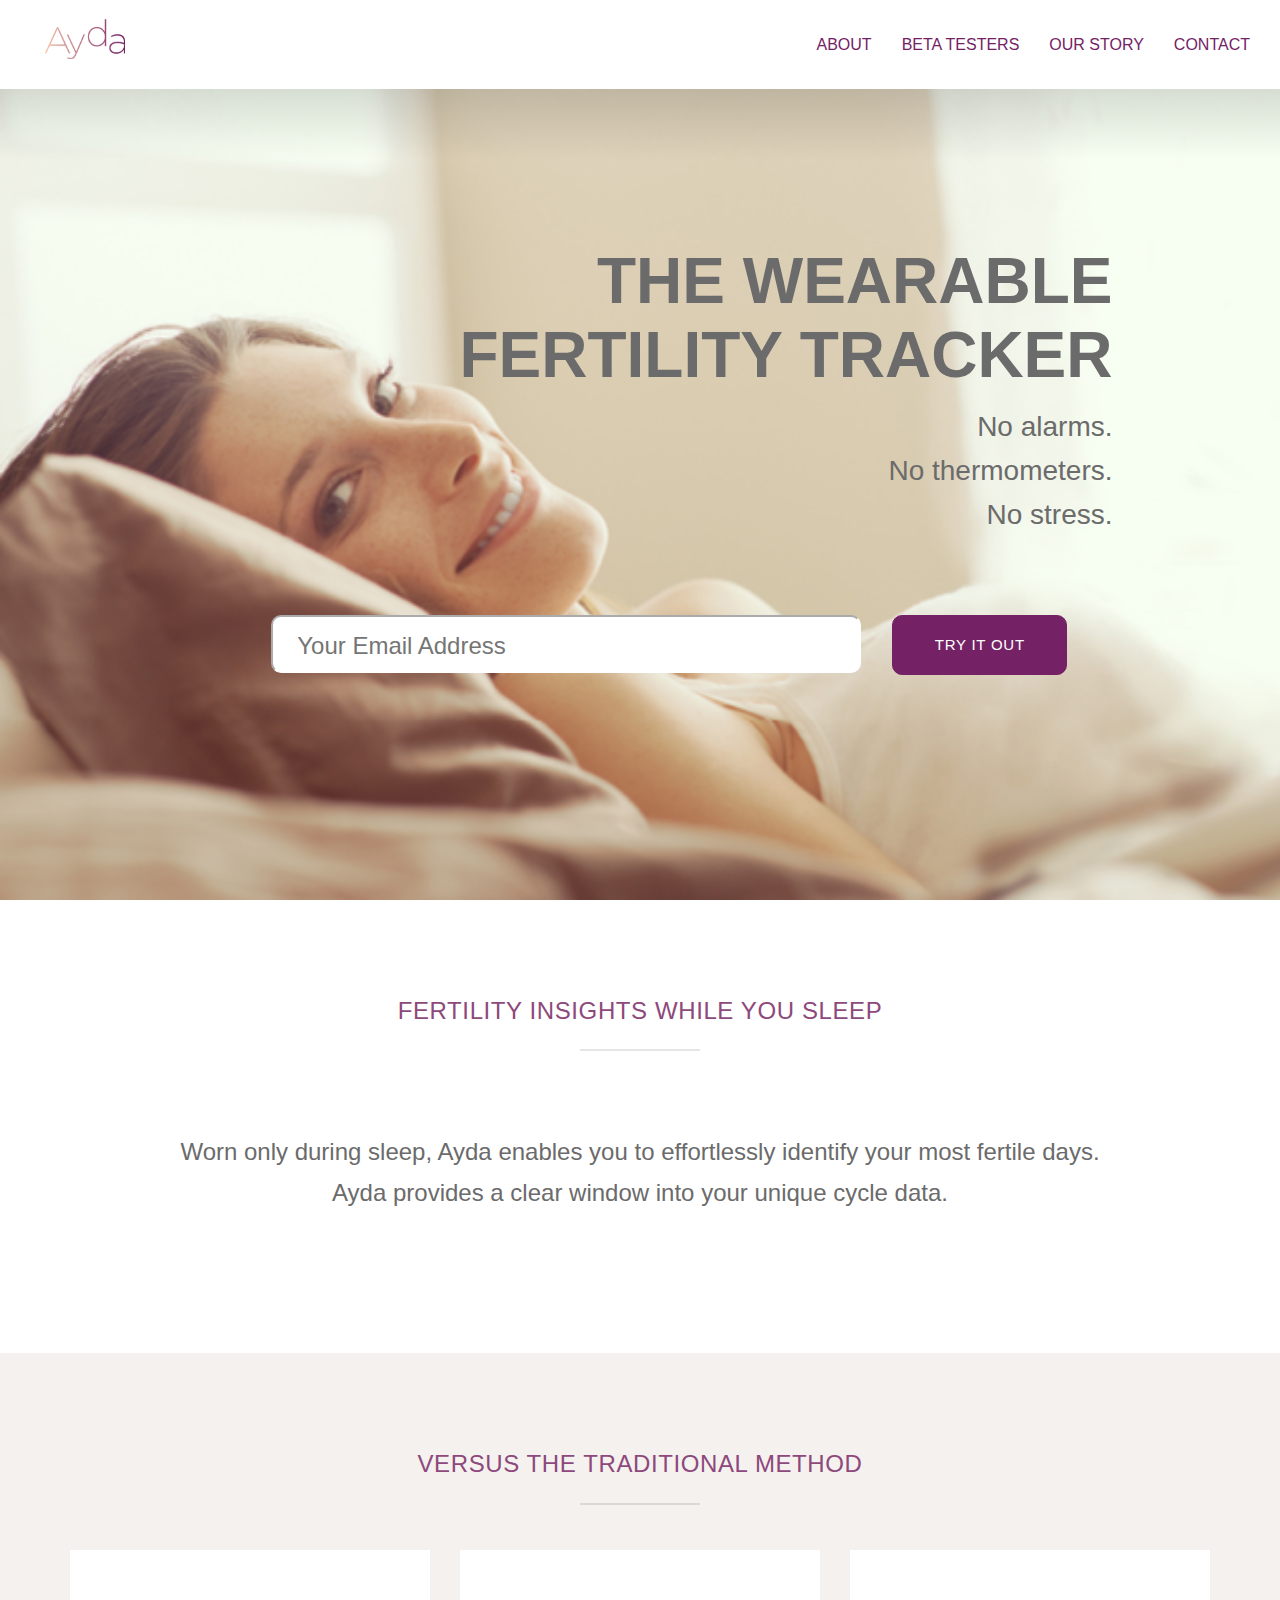
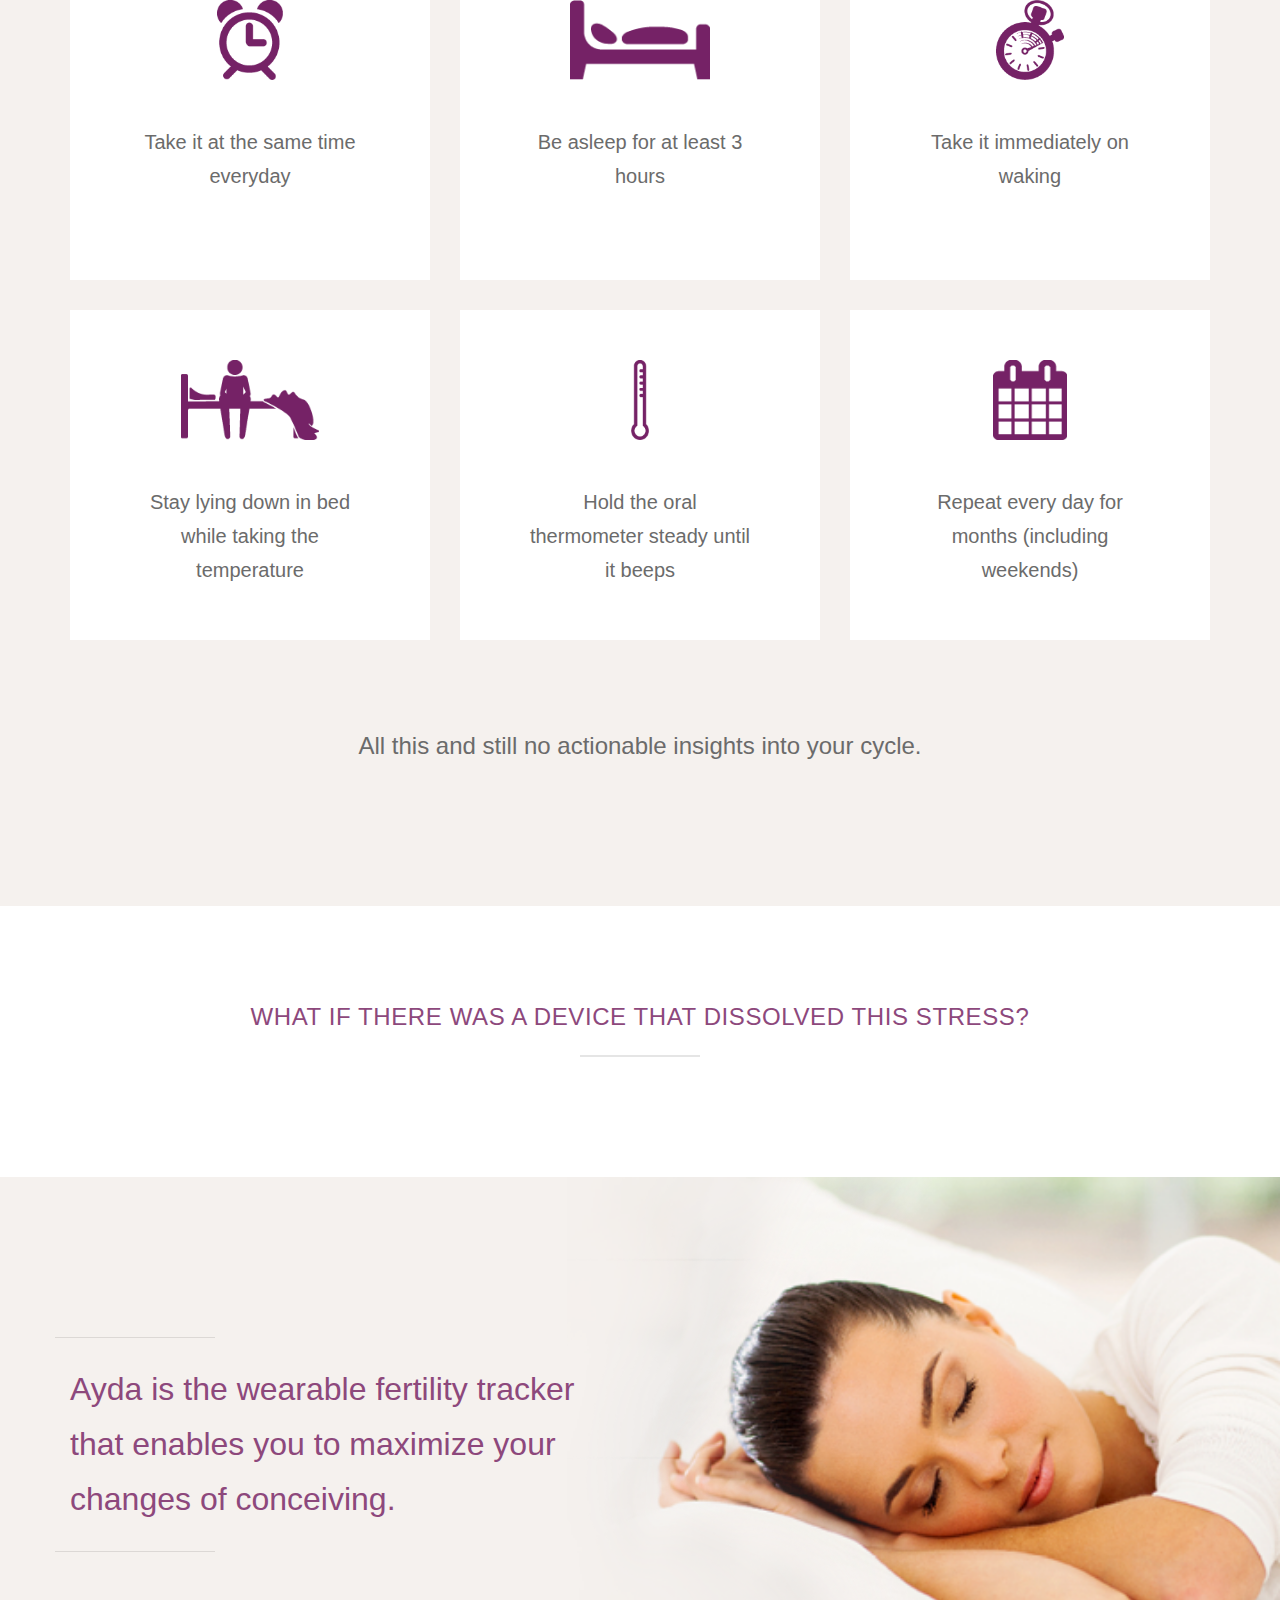
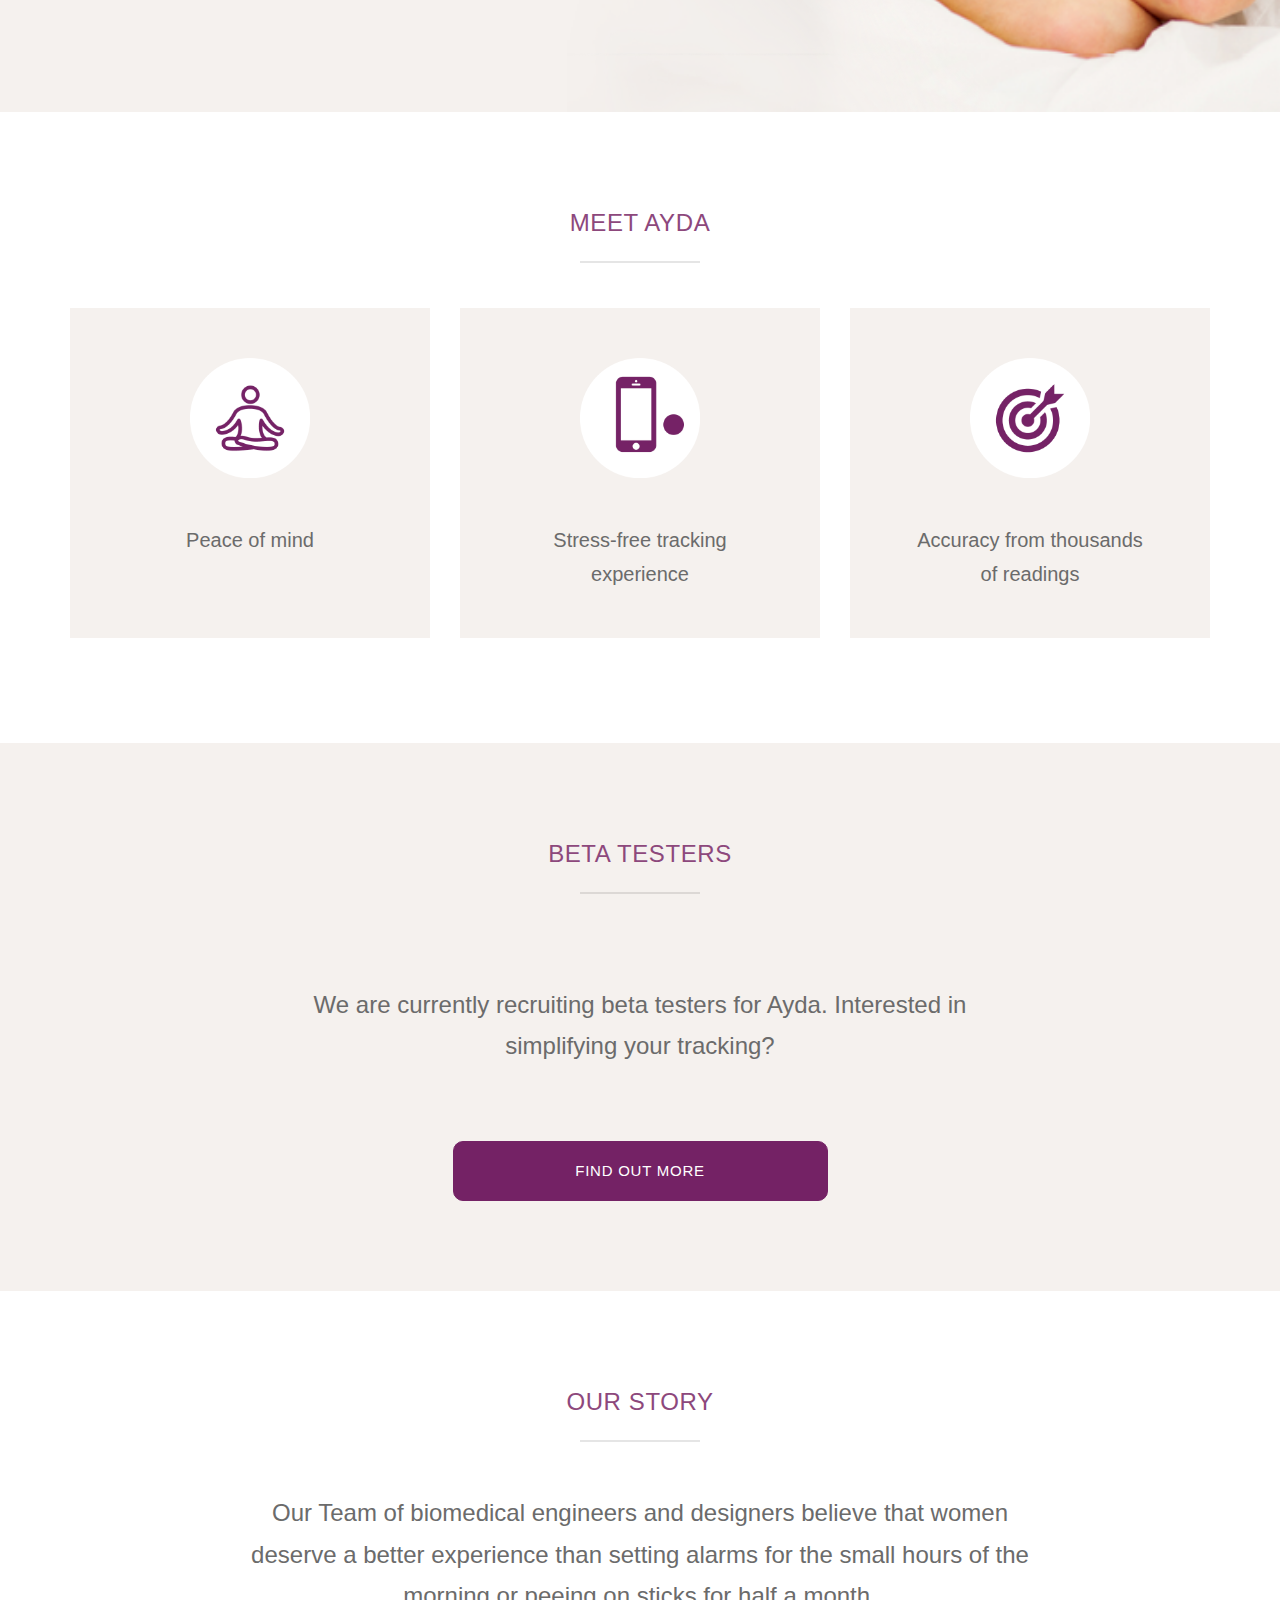
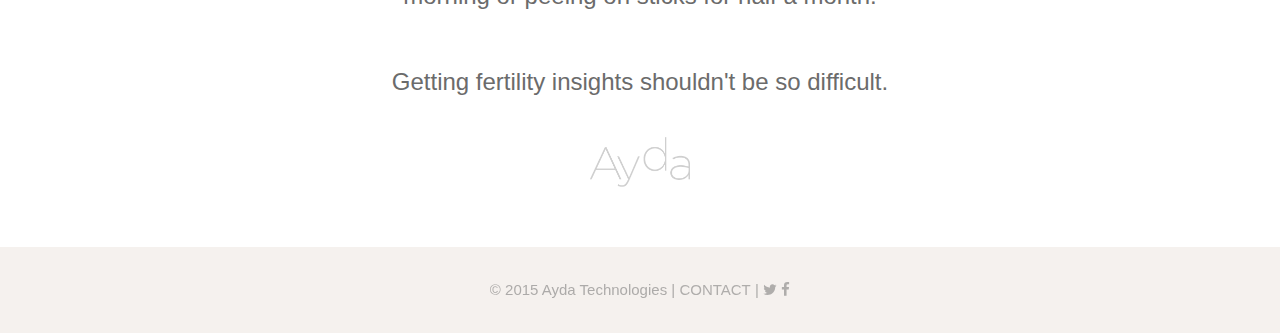
==== index.html @ 9eccb6d7 "Update index.html" ====
<!DOCTYPE html>
<!-- Drew - A Multipurpose Landing Page Template, designed by David Rozando (http://design.davidrozando.com) -->
<!--[if lt IE 7 ]><html class="ie ie6" lang="en"> <![endif]-->
<!--[if IE 7 ]><html class="ie ie7" lang="en"> <![endif]-->
<!--[if IE 8 ]><html class="ie ie8" lang="en"> <![endif]-->
<!--[if (gte IE 9)|!(IE)]><!-->
<html lang="en"> <!--<![endif]-->

	<head>

		<meta charset="utf-8">
		<meta name="viewport" content="width=device-width, initial-scale=1, maximum-scale=1">
		
		<!-- BASIC INFO -->
		<title>Ayda</title>
		<meta name="author" content="Niall Paterson">
		<!-- TODO -->
		<meta name="keywords" content="responsive, parallax, bootstrap, html5 template, one page, landing page">
		<meta name="description" content="Drew - A Multipurpose Landing Page Template">

		<!-- FAVICONS -->
		<link rel="icon" href="images/favicons/favicon.ico">
		<link rel="apple-touch-icon" href="images/favicons/apple-touch-icon.png">

		<!-- CSS
		================================= -->

		<!-- GOOGLE FONTS -->
		<link rel="stylesheet" href="//fonts.googleapis.com/css?family=Montserrat:400,700">
		<link rel="stylesheet" href="//fonts.googleapis.com/css?family=Open+Sans:300italic,400italic,600italic,700italic,800italic,400,300,600,700,800">

		<!-- typography fonts -->

		<link rel="stylesheet" type="text/css" href="//cloud.typography.com/6754954/688686/css/fonts.css" />

		<!-- LIBRARIES CSS -->
		<link rel="stylesheet" href="css/bootstrap.min.css">
		<link rel="stylesheet" href="css/font-awesome.min.css">
		<link rel="stylesheet" href="css/animate.min.css">

		<!-- SPECIFIC CSS -->
		<link rel="stylesheet" href="css/style.css">

		<!-- COLORS -->
		<!-- <link id="color-css" rel="stylesheet" href="css/colors/pink.css"> -->
		<!-- <link id="color-css" rel="stylesheet" href="css/colors/red.css"> -->
		<link id="color-css" rel="stylesheet" href="css/colors/orange.css">
		<!-- <link id="color-css" rel="stylesheet" href="css/colors/yellow.css"> -->
		<!-- <link id="color-css" rel="stylesheet" href="css/colors/green.css"> -->
		<!-- <link id="color-css" rel="stylesheet" href="css/colors/turquoise.css"> -->
		<!-- <link id="color-css" rel="stylesheet" href="css/colors/blue.css"> -->
		
	</head>

	<body class="enable-animations">

		<div id="document" class="document">

			<!-- HEADER
			================================= -->
			<header id="header" class="header-section section section-dark navbar navbar-fixed-top">

				<div class="container-fluid">

					<div class="navbar-header navbar-left">

						<!-- RESPONSIVE MENU BUTTON -->
						<button type="button" class="navbar-toggle" data-toggle="collapse" data-target="#navigation">
							<span class="sr-only">Toggle navigation</span>
							<span class="icon-bar"></span>
							<span class="icon-bar"></span>
							<span class="icon-bar"></span>
						</button>

						<!-- HEADER LOGO -->
						<a class="navbar-logo navbar-brand anchor-link" href="#hero">
							<img src="images/logos/logo-color.png" alt="Ayda">
						</a>

					</div>

					<nav id="navigation" class="navigation navbar-collapse collapse navbar-right">
						
						<!-- NAVIGATION LINKS -->
						<ul id="header-nav" class="nav navbar-nav">
							
							<li><a href="#hero" class="hidden">Top</a></li>

							<li><a href="#about">About</a></li>
							<li><a href="#beta">Beta Testers</a></li>
							<li><a href="#story">Our Story</a></li>
							<li><a href="mailto:aoife@ayda.co">Contact</a></li>
						</ul>

					</nav>

				</div>

			</header>

			<!-- HERO
			================================= -->
			<section id="hero" class="hero-section hero-layout-simple hero-fullscreen section">

				<div class="section-background">

					<!-- IMAGE BACKGROUND -->
					<div class="section-background-image parallax" data-stellar-ratio="0.4">
						<img src="images/backgrounds/background.png" alt="" style="opacity: 1.0;">
					</div>

				</div>

				<div class="container">

					<div class="hero-content">
						<div class="hero-content-inner">

							<div class="row">
								<div class="col-md-9 col-md-offset-2">

									<div class="hero-heading" data-animation="fadeIn">

										<h1 class="hero-title hero-title-right-aligned-align hero-title-grey">The Wearable fertility tracker</h1>

										<p class="hero-tagline hero-title-right-aligned-align hero-title-grey">No alarms.</p>
										<p class="hero-tagline hero-title-right-aligned-align hero-title-grey">No thermometers.</p>
										<p class="hero-tagline hero-title-right-aligned-align hero-title-grey">No stress.</p>

									</div>
								</div>
							</div>
							<div class="row hero-email-submission">
								<div class="col-md-10 col-md-offset-1">
									<form action="//ayda.us10.list-manage.com/subscribe/post?u=92e445eb31312cd88035cf05b&amp;id=4d9f22b2a4" method="post" id="mc-embedded-subscribe-form" name="mc-embedded-subscribe-form" class="validate" target="_blank" novalidate>
										<div id="mc_embed_signup_scroll">
											<div id="mce-responses" class="clear">
												<!--<div class="response" id="mce-error-response" style="display:none"></div>
												<div class="response" id="mce-success-response" style="display:none"></div>-->
											</div>
											<div class="mc-field-group">
												<input type="email" placeholder="Your Email Address" value="" name="EMAIL" class="hero-email-input col-md-8 col-md-offset-1 col-sm-8 col-sm-offset-1 col-xs-12" id="mce-EMAIL">
											</div>
											<div style="position: absolute; left: -5000px;"><input type="text" name="b_92e445eb31312cd88035cf05b_4d9f22b2a4" tabindex="-1" value=""></div>
											<div class="col-md-3 col-sm-3 col-xs-12">
												<input type="submit" value="Try it out" id="mc-embedded-subscribe" class="col-md-11 col-md-offset-1 col-xs-12 btn btn-lg btn-primary hero-email-input-button" />
												<!--<a href="javascript:{}" onclick="document.getElementById('mc_form').submit(); return false;" class="col-md-11 col-md-offset-1 col-xs-12 btn btn-lg btn-primary hero-email-input-button">Try it out</a>-->
											</div>
										</div>
									</form>
								</div>
							</div>
						</div>
					</div>

				</div>
			</section>

			<!-- HEADLINE
			================================= -->
			<section id="about" class="headline-section section">

				<div class="container">

					<h2 class="section-heading text-center">Fertility insights while you sleep</h2>

					<div class="row">
						<div class="col-md-10 col-md-offset-1">

							<p class="headline-text">
								Worn only during sleep, Ayda enables you to effortlessly identify your most fertile days. Ayda provides a clear window into your unique cycle data.
							</p>

						</div>
					</div>

				</div>

			</section>

			<!-- BENEFITS
			================================= -->
			<section id="benefits" class="benefits-section section-purple section">

				<div class="container">

					<h2 class="section-heading text-center">Versus the traditional method</h2>

					<div class="benefits-row row">

						<!-- BENEFIT 1 -->
						<div class="col-md-4 col-sm-6">
							<div class="benefit">
								<img class="benefit-icon" src="images/contents/clock.png"/>
								<h2 class="benefit-title">Take it at the same time everyday</h2>
							</div>
						</div>

						<!-- BENEFIT 2 -->
						<div class="col-md-4 col-sm-6">
							<div class="benefit">
								<img class="benefit-icon" src="images/contents/bed.png"/>
								<h2 class="benefit-title">Be asleep for at least 3 hours</h2>
							</div>
						</div>

						<div class="hidden-md hidden-lg clear"></div>

						<!-- BENEFIT 3 -->
						<div class="col-md-4 col-sm-6">
							<div class="benefit">
								<img class="benefit-icon" src="images/contents/stopwatch.png"/>
								<h2 class="benefit-title">Take it immediately on waking</h2>
							</div>
						</div>

						<div class="hidden-sm clear"></div>

						<!-- BENEFIT 4 -->
						<div class="col-md-4 col-sm-6">
							<div class="benefit">
								<img class="benefit-icon" src="images/contents/situp-bed.png"/>
								<h2 class="benefit-title">Stay lying down in bed while taking the temperature</h2>
							</div>
						</div>

						<div class="hidden-md hidden-lg clear"></div>

						<!-- BENEFIT 5 -->
						<div class="col-md-4 col-sm-6">
							<div class="benefit">
								<img class="benefit-icon" src="images/contents/thermometer.png"/>
								<h2 class="benefit-title">Hold the oral thermometer steady until it beeps</h2>
							</div>
						</div>

						<!-- BENEFIT 6 -->
						<div class="col-md-4 col-sm-6">
							<div class="benefit">
								<!--<span class="benefit-icon fa fa-bicycle" data-animation="bounceIn"></span>-->
								<img class="benefit-icon" src="images/contents/calendar.png"/>
								<h2 class="benefit-title">Repeat every day for months (including weekends)</h2>
							</div>
						</div>

					</div>

					<div class="row">
						<h3 class="headline-text text-center">All this and still no actionable insights into your cycle.</h3>
					</div>

				</div>

			</section>

			<section id="headline" class="headline-section section">

				<div class="container">

					<h2 class="section-heading text-center">What if there was a device that dissolved this stress?</h2>

				</div>

			</section>


			<!-- NUMBERS
			================================= -->
			<section id="numbers" class="numbers-section section section-purple">

				<div class="container">

					<div class="numbers-row row">

						<!-- NUMBERS - ITEM 1 -->
						<div class="col-md-6 col-sm-12">
							<h3 class="numbers-description-text">Ayda is the wearable fertility tracker that enables you to maximize your changes of conceiving.
							</h3>
						</div>
					</div>

				</div>

			</section>

			<section id="benefits1" class="benefits-section section">

				<div class="container">

					<h2 class="section-heading text-center">Meet Ayda</h2>

					<div class="benefits-row row">

						<!-- BENEFIT 1 -->
						<div class="col-md-4 col-sm-6">
							<div class="benefit benefit-purple">
								<img class="benefit-icon benefit-icon-large" src="images/contents/peace.png"/>
								<h2 class="benefit-title">Peace of mind</h2>
							</div>
						</div>

						<!-- BENEFIT 2 -->
						<div class="col-md-4 col-sm-6">
							<div class="benefit benefit-purple">
								<img class="benefit-icon benefit-icon-large" src="images/contents/device.png"/>
								<h2 class="benefit-title">Stress-free tracking experience</h2>
							</div>
						</div>

						<div class="hidden-md hidden-lg clear"></div>

						<!-- BENEFIT 3 -->
						<div class="col-md-4 col-sm-6">
							<div class="benefit benefit-purple">
								<img class="benefit-icon benefit-icon-large" src="images/contents/target.png"/>
								<h2 class="benefit-title">Accuracy from thousands of readings</h2>
							</div>
						</div>

					</div>
				</div>

			</section>

			<!-- VIDEO SECTION
			================================= -->
			<section id="beta" class="video-section section-purple section">

				<div class="container">

					<h2 class="section-heading text-center">Beta Testers</h2>

					<div class="row">
						<div class="col-md-8 col-md-offset-2 text-center">

						<h4 class="headline-text">We are currently recruiting beta testers for Ayda. Interested in simplifying your tracking?</h4>
							
						<a href="#" class="col-md-6 col-md-offset-3 btn btn-lg btn-primary hero-email-input-button">Find out more</a>		
						</div>
					</div>

				</div>
			</section>

			<!-- TEAM
			================================= -->
			<section id="story" class="team-section section">

				<div class="container-fluid">
					
					<h2 class="section-heading text-center">Our Story</h2>

					<div class="row">
						<div class="col-md-8 col-md-offset-2 text-center">

						<h4 class="headline-text headline headline-text-truncated">Our Team of biomedical engineers and designers believe that women deserve a better experience than setting alarms for the small hours of the morning or peeing on sticks for half a month.</h4>

						<h4 class="headline-text headline-text-truncated">Getting fertility insights shouldn't be so difficult.</h4>

						<img src="images/logos/logo-grey.png" class="headline-text-image-truncated" alt="Ayda">
							
							
						</div>
					</div>

				</div>

			</section>

			<!-- FOOTER
			================================= -->
			<section id="contact" class="footer-section section-purple section">

				<div class="container">

					<div class="footer-copyright">
						&copy; 2015 Ayda Technologies | <a class="grey-link" href="mailto:aoife@ayda.co">CONTACT</a> | <a class="grey-link" href="http://twitter.com/aydafertility" target="_blank"><span class="fa fa-twitter"></span></a> <a class="grey-link" href="http://facebook.com/aydafertility" target="_blank"><span class="fa fa-facebook"></span></a>
					</div>

				</div>

			</section>
		
		</div>

		<!-- JAVASCRIPT
		================================= -->
		<script src="js/jquery-1.11.2.min.js"></script>
		<script src="js/bootstrap.min.js"></script>
		<script src="js/respimage.min.js"></script>
		<script src="js/jpreloader.min.js"></script>
		<script src="js/smoothscroll.min.js"></script>
		<script src="js/jquery.nav.min.js"></script>
		<script src="js/jquery.inview.min.js"></script>
		<script src="js/jquery.counterup.min.js"></script>
		<script src="js/jquery.stellar.min.js"></script>
		<script type='text/javascript' src='//s3.amazonaws.com/downloads.mailchimp.com/js/mc-validate.js'></script>
		<script type='text/javascript'>(function($) {window.fnames = new Array(); window.ftypes = new Array();fnames[0]='EMAIL';ftypes[0]='email';fnames[1]='FNAME';ftypes[1]='text';fnames[2]='LNAME';ftypes[2]='text';}(jQuery));var $mcj = jQuery.noConflict(true);</script>
		<script src="js/script.js"></script>

	</body>

</html>
---- css/style.css ----
/**
 * ==============================================================
 * BASIC STYLESHEET - DREW
 * ==============================================================
 */

/**
 * ========================================
 * GENERAL STYLES
 * ========================================
 */
html {
	height: 100% !important;
}
body {
	height: 100%;
	font-family: "Open Sans", sans-serif;
	font-size: 15px;
	line-height: 1.715;
	background-color: #fff;
	color: #666;
	overflow-x: hidden;
	max-width: 100%;
}
address {
	font-size: inherit;
	line-height: inherit;
}
*:last-child {
	margin-bottom: 0;
}
a {
	-webkit-transition: all ease 0.25s;
	transition: all ease 0.25s;
	font-weight: bold;
}
a:focus, a:hover {
	text-decoration: none;
	outline: 0;
}
a.grey-link {
	font-family: 'Whitney SSm A', 'Whitney SSm B', sans-serif; 
	font-weight: 400;
}

.section-accent a {
	color: #444;
}
.section-accent a:focus, .section-accent a:hover {
	color: #222;
}
h1, h2, h3, h4, h5, h6,
.h1, .h2, .h3, .h4, .h5, .h6 {
	color: #222;
	margin-bottom: 25px;
	line-height: 1.715;
}
.section-dark h1, .section-dark .h1,
.section-dark h2, .section-dark .h2,
.section-dark h3, .section-dark .h3,
.section-dark h4, .section-dark .h4,
.section-dark h5, .section-dark .h5,
.section-dark h6, .section-dark .h6 {
	color: #fff;
}
.section-accent h1, .section-accent .h1,
.section-accent h2, .section-accent .h2,
.section-accent h3, .section-accent .h3,
.section-accent h4, .section-accent .h4,
.section-accent h5, .section-accent .h5,
.section-accent h6, .section-accent .h6 {
	color: #fff;
}
img {
	max-width: 100%;
	height: auto;
}
p, ul, ol, address {
	margin-bottom: 25px;
}
iframe {
	max-width: 100%;
	border: none;
}

/**
 * ========================================
 * COMMON CLASSES
 * ========================================
 */
.lead {
	position: relative;
	font-size: 20px;
	line-height: inherit;
	font-style: italic;
	font-weight: normal;
	padding: 10px 0 25px;
}
.lead:after {
	content: "";
	position: absolute;
	left: 0;
	bottom: 0;
	display: block;
	height: 2px;
	width: 80px;
	background-color: rgba(0,0,0,0.1);
}
.lead.text-center:after {
	left: 50%;
	margin-left: -40px;
}
.section-dark .lead:after,
.section-accent .lead:after {
	background-color: rgba(255,255,255,0.2);
}
.icon-list {
	list-style: none;
	padding: 0;
}
.icon-list li {
	position: relative;
	padding: 20px 0 20px 95px;
}
.icon-list-icon {
	position: absolute;
	top: 0;
	left: 0;
	margin: 20px 0 0 0;
	width: 70px;
	height: 70px;
	border-radius: 50%;
	font-size: 32px;
	line-height: 70px;
	vertical-align: middle;
	text-align: center;
	color: #fff;
}
.icon-list-icon:not(.fa) {
	font-family: "Montserrat", sans-serif;
	font-weight: bold;
}
.section-accent .icon-list-icon {
	background-color: #444;
}
.icon-list-title {
	margin: 0 0 10px;
	font-family: "Montserrat", sans-serif;
	font-size: 14px;
	letter-spacing: 0.05em;
	text-transform: uppercase;
}
.nice-list {
	list-style: none;
	padding: 0;
}
.nice-list li {
	position: relative;
	padding: 8px 0 8px 40px;
}
.nice-list li:before {
	content: "\f105";
	position: absolute;
	top: 0;
	left: 0;
	margin: 10px 0 0 10px;
	font-family: "FontAwesome";
	font-size: 20px;
	line-height: 1;
	opacity: 0.5;
}
.clear {
	clear: both;
}
.wait-animation {
    -webkit-animation-play-state: paused;
    animation-play-state: paused;
}
.fa-ul {
	margin-left: 40px;
}
.fa-ul li {
	padding: 5px 0;
}
.fa-li {
	top: 10px;
	left: -40px;
	width: 30px;
	font-size: 16px;
	line-height: 1;
	opacity: 0.5;
	text-align: center;
}
.countdown {
	font-family: "Montserrat", sans-serif;
	text-align: center;
	display: table;
	table-layout: fixed;
	width: 100%;
}
.countdown-grid {
	display: table-cell;
	text-align: center;
	padding: 0 10px;
}
.countdown-grid > * {
	display: block;
}
.countdown-number {
	font-size: 60px;
	font-weight: bold;
	line-height: 1;
	margin-bottom: 10px;
}
.countdown-label {
	font-size: 13px;
	line-height: 1;
	letter-spacing: 0.05em;
	text-transform: uppercase;
}

/**
 * ========================================
 * BASIC LAYOUT
 * ========================================
 */
.document {
	height: 100%;
	position: relative;
}
/* SECTION */
.section {
	background-color: #fff;
	color: inherit;
	position: relative;
	padding: 90px 0;
	overflow: hidden;
}
.section-brief {
	font-size: 18px;
}
.section-heading {
	position: relative;
	padding-bottom: 20px;
	margin: 0 0 30px;
	font-family: 'Whitney SSm A', 'Whitney SSm B', sans-serif; 
	font-weight: 300;
	font-size: 24px;
	letter-spacing: 0.025em;
	text-transform: uppercase;
}
.section-heading:after {
	content: "";
	position: absolute;
	left: 0;
	bottom: 0;
	display: block;
	height: 2px;
	width: 120px;
	background-color: rgba(0,0,0,0.1);
}
.section-heading.text-center:after {
	left: 50%;
	margin-left: -60px;
}
.section-dark .section-heading:after,
.section-accent .section-heading:after {
	background-color: rgba(255,255,255,0.2);
}
/* SECTION COLOR */
.section-gray {
	background-color: #f6f6f6;
	color: inherit;
}

.section-purple {
	background-color: #F5F1EE;
}

.section-dark {
	background-color: #222;
	color: #ccc;
}
.section-accent {
	color: #fff;
}
/* SECTION BACKGROUND */
.section-background {
	position: absolute;
	top: 0;
	bottom: 0;
	left: 0;
	right: 0;
	z-index: 0;
}
.section-background-image {
	position: absolute;
	top: 0;
	bottom: 0;
	left: 0;
	right: 0;
}
.section-background-image img {
	position: absolute;
	min-width: 100%;
	max-width: none;
	min-height: 100%;
	top: 0;
	left: 0;
}
.section-background-video {
	position: absolute;
	top: 0;
	bottom: 0;
	left: 0;
	right: 0;
	height: 100%;
	width: 100%;
	overflow: hidden;
}
.section-background-video > video {
	width: 100%;
	height: 100%;
}
.section-background-slideshow {
	position: absolute;
	top: 0;
	bottom: 0;
	left: 0;
	right: 0;
	height: 100%;
	width: 100%;
	list-style: none;
	margin: 0;
	padding: 0;
	opacity: 0;
}
.section-background-slideshow.rslides > *:not(:first-child) {
	opacity: 0;
}
.section-background-slideshow.rslides {
	opacity: 1;
}
.section-background-slideshow > li {
	position: absolute;
	width: 100%;
	height: 100%;
}
.section-background-slideshow img {
	position: absolute;
	min-width: 100%;
	max-width: none;
	min-height: 100%;
	top: 0;
	left: 0;
}
.section-background-dot-overlay:after {
	content: "";
	position: absolute;
	top: 0;
	bottom: 0;
	left: 0;
	right: 0;
	height: 100%;
	width: 100%;
	/* 3x3 dot overlay */
	background-image: url([data-uri]);
	/* 2x2 dot overlay */
	/*background-image: url([data-uri]%3D);*/
}
.section > .container-fluid, .section > .container {
	position: relative;
}
/* PARALLAX */
.parallax-background {
	background-attachment: fixed;
	background-position: top center;
}
.mobile-device .parallax-background {
	background-attachment: scroll;
	background-position: center center !important;
}
.mobile-device .parallax {
	top: 0 !important;
}
@media ( max-width: 991px ) {
	.parallax-background {
		background-position: center center !important;
	}
	.parallax {
		top: 0 !important;
	}
}

/**
 * ========================================
 * FORMS
 * ========================================
 */
.form-heading {
	position: relative;
	padding-bottom: 20px;
	margin: 0 0 30px;
	font-family: "Montserrat", sans-serif;
	font-size: 20px;
	letter-spacing: 0.05em;
	text-transform: uppercase;
}
.form-heading:after {
	content: "";
	position: absolute;
	left: 0;
	bottom: 0;
	display: block;
	height: 2px;
	width: 60px;
	background-color: rgba(0,0,0,0.1);
}
.form-heading.text-center:after {
	left: 50%;
	margin-left: -30px;
}
.section-dark .form-heading:after,
.section-accent .form-heading:after {
	background-color: rgba(255,255,255,0.2);
}
.form-group {
	margin: 20px 0;
}
.form-group-submit {
	margin-top: 30px;
}
.form-group > label {
	font-family: "Montserrat", sans-serif;
	font-size: 12px;
	font-weight: normal;
	letter-spacing: 0.05em;
	text-transform: uppercase;
}
.form-control {
	border-radius: 0;
	-webkit-box-shadow: none;
	box-shadow: none;
}
.form-control::-webkit-input-placeholder {
	color: #888;
}
.form-control:-moz-placeholder {
	color: #888;  
}
.form-control::-moz-placeholder {
	color: #888;  
}
.form-control:-ms-input-placeholder {
	color: #888;  
}
.form-control:focus {
	-webkit-box-shadow: none;
	box-shadow: none;
	border-color: #ccc;
	background-color: #fff;
}
.form-control {
	font-size: inherit;
	line-height: inherit;
	height: 40px;
	padding: 6px 12px;
	color: #444;
	border-color: #aaa;
	background-color: rgba(255,255,255,0.85);
}
.form-control-lg {
	font-size: 17px;
	line-height: 30px;
	height: 60px;
	padding: 14px 24px;
}
.form-validation {
	display: none;
	padding: 11.5px 17px;
	border-radius: 0;
}
.form-validation:empty {
	display: none !important;
}
.form-validation.alert-danger {
	color: #fff;
	background-color: #a94442;
	background-color: rgba(169,68,66,0.8);
	border-color: #a94442;
}
.form-validation.alert-success {
	color: #fff;
	background-color: #3c763d;
	background-color: rgba(60,118,61,0.8);
	border-color: #3c763d;
}

.subscription-form {
	margin-top: 30px;
}
@media ( max-width: 767px ) {
	.subscription-form-input > * {
		text-align: center;
	}
	.subscription-form-submit {
		display: block;
		margin-top: 15px;
	}
	.subscription-form-submit > * {
		width: 100%;
	}
}
@media ( min-width: 768px ) {
	.subscription-form-wrapper {
		display: table;
		width: 100%;
		margin: 0;
	}
	.subscription-form-submit {
		display: table-cell;
		vertical-align: middle;
		padding-left: 15px;
	}
	.subscription-form-input {
		display: table-cell;
		vertical-align: middle;
		width: 100%;
	}
}

/**
 * ========================================
 * BUTTON
 * ========================================
 */
.btn {
	padding: 9px 14px;
	border-radius: 0;
	font-family: "Montserrat", sans-serif;
	font-size: 11px;
	line-height: 1.819;
	letter-spacing: 0.05em;
	text-transform: uppercase;
}
.btn:active, .btn.active {
	-webkit-box-shadow: none;
	box-shadow: none;
}
.btn-primary {
	color: #fff !important;
}
/* BUTTON SIZE */
.btn-lg {
	font-size: 15px;
	line-height: 30px;
	padding: 14px 24px;
}
/* BUTTON COLOR */
.btn-default {
	border: 1px solid rgba(0,0,0,0.1);
	background-color: transparent;
	color: inherit;
}
.btn-default:hover, .btn-default:focus {
	background-color: transparent;
	color: #222;
	border-color: #222;
}
.btn:focus, .btn:active:focus, .btn.active:focus, .btn.focus, .btn:active.focus, .btn.active.focus {
	outline: none;
}
.section-dark .btn-default,
.section-accent .btn-default {
	border: 1px solid rgba(255,255,255,0.25);
	color: inherit;
}
.section-dark .btn-default:hover, .section-dark .btn-default:focus,
.section-accent .btn-default:hover, .section-accent .btn-default:focus {
	background-color: transparent;
	border-color: #fff;
	color: #fff;
}
.section-accent .btn-primary {
	color: #fff;
	background-color: #444;
	border-color: #222 !important;
}
.section-accent .btn-primary:hover, .section-accent .btn-primary:focus {
	color: #fff;
	background-color: #222;
	border-color: #222 !important;
}

/**
 * ========================================
 * HEADER
 * ========================================
 */
.header-section {
	position: fixed;
	z-index: 100;
	min-height: 80px;
	margin: 0;
	padding: 0;
	-webkit-transition: all ease 0.25s;
	transition: all ease 0.25s;
	overflow: visible;
	border: none;
}
.header-section,
.header-section.navbar-inverse {
	box-shadow: 0px 5px 10px 0px rgba(0, 0, 0, 0.15), 0px -5px 3px 10px #FFF;
	background-color: rgba(255,255,255,1.0);
	-webkit-box-shadow: none;
	box-shadow: none;
}
.header-section.navbar-default {
	background-color: #fff;
	-webkit-box-shadow: none;
	box-shadow: none;
	color: #444;
}
.header-section.floating {
	min-height: 60px;
}
.header-section.floating,
.header-section.navbar-inverse.floating {
	box-shadow: 0px 5px 10px 0px rgba(0, 0, 0, 0.15), 0px -5px 3px 10px #FFF;
	background-color: rgba(255,255,255,1.0);
}
.header-section.navbar-default.floating {
	background-color: rgba(255,255,255,0.95);
	-webkit-box-shadow: 0 0 10px rgba(0,0,0,0.1);
	box-shadow: 0 0 10px rgba(0,0,0,0.1);
}
.navbar-nav {
	line-height: 1.819;
	text-transform: uppercase;
}
.navbar-nav > li {
	padding: 30px 15px;
	-webkit-transition: all ease 0.25s;
	transition: all ease 0.25s;
}

.navbar-nav a {
	position: relative;
	font-family: 'Whitney SSm A', 'Whitney SSm B', sans-serif; 
	font-weight: 400;
	font-size: 16px;
}
.navbar-nav > li > a {
	padding: 0;
	position: relative;
	color: inherit;
	line-height: inherit;
}
.navbar-nav > li > a,
.navbar-inverse .navbar-nav > li > a {
	color: #742265;
}
.navbar-default .navbar-nav > li > a {
	color: #444;
}
.navbar-nav > li > a:focus, .navbar-nav > li > a:hover {
	background-color: inherit;
}
.navbar-nav > li > a:focus, .navbar-nav > li > a:hover,
.navbar-inverse .navbar-nav > li > a:focus, .navbar-inverse .navbar-nav > li > a:hover {
	color: #742265;
}
.navbar-default .navbar-nav > li > a:focus, .navbar-default .navbar-nav > li > a:hover {
	color: #222;
}
.navbar-nav > li > a.active {
	color: #fff;
}
.navbar-nav > li > a.active:after {
	content: "";
	position: absolute;
	top: 100%;
	height: 2px;
	width: 100%;
}
.navbar-nav > li > a.active:after,
.navbar-inverse .navbar-nav > li > a.active:after {
	background-color: #fff;
}
.navbar-default .navbar-nav > li > a.active:after {
	background-color: #222;
}
.navbar-nav > li.header-action-button {
	padding: 20px 15px;
}
.navbar-nav > li.header-action-button > a {
	padding: 9px 14px;
	display: inline-block;
}
.navbar-nav > li.header-action-button > a,
.navbar-inverse .navbar-nav > li.header-action-button > a {
	color: #fff;
}
.navbar-nav > li.header-action-button > a.btn-primary,
.navbar-inverse .navbar-nav > li.header-action-button > a.btn-primary {
	color: #fff;
}
.navbar-default .navbar-nav > li.header-action-button > a.btn-primary {
	color: #222;
}
.navbar-nav > li.current:not(.header-action-button) > a,
.navbar-inverse .navbar-nav > li.current:not(.header-action-button) > a {
	color: #742265;
}
.navbar-default .navbar-nav > li.current:not(.header-action-button) > a {
	color: #222;
}
.navbar-nav > li.current:not(.header-action-button) > a:after {
	content: "";
	position: absolute;
	top: 100%;
	left: 0;
	width: 100%;
	height: 2px;
}
.navbar-nav > li.current:not(.header-action-button) > a:after,
.navbar-inverse .navbar-nav > li.current:not(.header-action-button) > a:after {
	background-color: #742265;
}
.navbar-default .navbar-nav > li.current:not(.header-action-button) > a:after {
	background-color: #222;
}
.navbar-logo {
	height: 80px;
	line-height: 50px;
	margin-left: 0 !important;
	padding: 12px 30px 18px;
}
.navbar-logo img {
	display: inline-block;
	vertical-align: middle;
	width: 80px;
	height: 40px;
}

.navbar-toggle {
	position: relative;
	z-index: 200;
	margin: 20px 15px;
	padding: 10px 10px;
	border-radius: 0;
	-webkit-transition: all ease 0.25s;
	transition: all ease 0.25s;
}
.navbar-toggle:hover, .navbar-toggle:focus {
	background-color: transparent !important;
}
.navbar-toggle, .navbar-inverse .navbar-toggle {
	border-color: rgba(0,0,0,1);
}
.navbar-toggle:hover, .navbar-toggle:focus,
.navbar-inverse .navbar-toggle:hover, .navbar-inverse .navbar-toggle:focus {
	border-color: #000;
}
.navbar-default .navbar-toggle:hover, .navbar-default .navbar-toggle:focus {
	border-color: #222;
}
.navbar-toggle .icon-bar,
.navbar-inverse .navbar-toggle .icon-bar {
	background-color: #000;
}
.navbar-default .navbar-toggle .icon-bar {
	background-color: #000;
}
.navbar-toggle:hover .icon-bar, .navbar-toggle:focus .icon-bar,
.navbar-inverse .navbar-toggle .icon-bar:hover, .navbar-inverse .navbar-toggle .icon-bar:focus {
	background-color: #000;
}
.navbar-default .navbar-toggle:hover .icon-bar, .navbar-default .navbar-toggle:focus .icon-bar {
	background-color: #222;
}

@media ( min-width: 992px ) {
	.navbar-nav > li.header-action-button + li.header-action-button {
		margin-left: -15px;
	}
	.header-section.floating .navbar-nav > li {
		padding-top: 20px;
		padding-bottom: 20px;
	}
	.header-section.floating .navbar-nav > li.header-action-button {
		padding-top: 10px;
		padding-bottom: 10px;
	}
	.header-section.floating .navbar-logo {
		height: 60px;
		line-height: 40px;
		padding: 8px 15px 12px;
	}
	.header-section.floating .navbar-logo img {
		max-height: 40px;
	}
	.header-section.floating .navbar-toggle {
		margin-top: 10px;
		margin-bottom: 10px;
	}
}
@media ( max-width: 991px ) {
	.navigation {
		position: fixed;
		bottom: 100%;
		left: 0;
		width: 100%;
		height: 100% !important;
		max-height: none !important;
		margin: 0 !important;
		display: block !important;
		opacity: 0;
		padding-top: 80px;
		text-align: center;
		-webkit-transition: all ease 0.25s !important;
		transition: all ease 0.25s !important;
	}
	.navigation,
	.navbar-inverse .navigation {
		background-color: rgba(255,255,255,255.95);
	}
	.navbar-default .navigation {
		background-color: rgba(255,255,255,0.95);
	}
	.navigation.collapsing, .navigation.collapse.in {
		bottom: 150px;
		opacity: 1;
		box-shadow: 0px 5px 10px 0px rgba(0, 0, 0, 0.15), 0px -5px 3px 10px #FFF;
	}
	.navigation:before {
		content: "";
		display: inline-block;
		height: 100%;
		width: 1px;
		vertical-align: middle;
	}
	.navbar-nav {
		display: inline-block;
		vertical-align: middle;
		width: 99%;
		padding-bottom: 40px;
		margin-top: 0;
		margin-bottom: 0;
	}
	.navbar-nav > li {
		-webkit-transition: none;
		transition: none;
	}
	.navbar-nav > li,
	.header-section.floating .navbar-nav > li{
		padding: 0;
	}
	.navbar-nav > li > a {
		padding: 15px 15px;
	}
	.navbar-nav > li > a:focus, .navbar-nav > li > a:hover,
	.navbar-inverse .navbar-nav > li > a:focus, .navbar-inverse .navbar-nav > li > a:hover {
		background-color: rgba(255,255,255,0.1);
		color: #5B094C;
	}
	.navbar-default .navbar-nav > li > a:focus, .navbar-default .navbar-nav > li > a:hover {
		background-color: #f6f6f6;
	}
	.navbar-nav > li.header-action-button,
	.header-section.floating .navbar-nav > li.header-action-button {
		padding: 10px 15px;
	}
	.navbar-nav > li.current:not(.header-action-button) > a,
	.navbar-inverse .navbar-nav > li.current:not(.header-action-button) > a {
		color: #5B094C;
		background-color: rgba(255,255,255,0.1);
	}
	.navbar-default .navbar-nav > li.current:not(.header-action-button) > a {
		color: #222;
		background-color: #f6f6f6;
	}
	.navbar-nav > li.current:not(.header-action-button) > a:after {
		display: none;
	}

}

/**
 * ========================================
 * HERO
 * ========================================
 */
.hero-section {
	padding: 160px 0;
	text-align: center;
}
.hero-section:after {
	content: "";
	position: absolute;
	top: 0;
	z-index: 0;
	height: 160px;
	width: 100%;
	display: block;
	background-image: -webkit-linear-gradient(top, rgba(0,0,0,1), rgba(0,0,0,0));
	background-image: linear-gradient(to bottom, rgba(0,0,0,1), rgba(0,0,0,0));
	opacity: 0.3;
}
.hero-section.hero-fullscreen,
.hero-section.hero-fullscreen .container,
.hero-section.hero-fullscreen .container-fluid {
	height: 100%;
}
.hero-section .container {
	position: relative;
	z-index: 1;
	vertical-align: middle;
	display: inline-block;	
}
.hero-section form {
	padding: 30px;
}
.section-gray.hero-section form {
	background-color: #fff;
}
.section-dark.hero-section form {
	background-color: rgba(0,0,0,0.4);
}
.hero-content {
	display: table;
	width: 100%;
	height: 100%;
}
.hero-content-inner {
	display: table-cell;
	vertical-align: middle;
}
.hero-title {
	font-family: 'Whitney SSm A', 'Whitney SSm B', sans-serif; 
	font-weight: 600; 
	font-style: normal;
	text-transform: uppercase;
	margin-bottom: 10px;
}

.hero-title-right-aligned-align {
	text-align: right;
}

.hero-title-grey {
	color: #6b6b6b;
}

.hero-tagline {
	font-size: 28px;
	font-family: 'Whitney SSm A', 'Whitney SSm B', sans-serif; 
	font-weight: 400;
	margin-bottom: -4px;
}
.hero-buttons {
	margin-top: 30px;
}
.hero-buttons > a {
	margin: 15px 15px 0;
}
.hero-buttons > a:only-child {
	margin: 0;
}
.hero-countdown {
	margin-top: 40px;
	margin-left: auto;
	margin-right: auto;
}
.hero-countdown .countdown {
	color: #222;
}
.section-dark .hero-countdown .countdown, .section-accent .hero-countdown .countdown {
	color: #fff;
}
.hero-countdown-heading {
	font-size: 20px;
	margin-bottom: 10px;
}
.hero-start-link {
	position: absolute;
	left: 50%;
	bottom: 0;
	margin-left: -25px;
	margin-bottom: 30px !important;
	display: block;
	width: 50px;
	height: 50px;
	border: 1px solid rgba(255,255,255,0.25);
	border-radius: 50%;
	line-height: 48px;
	text-align: center;
	font-size: 32px;
	color: #ccc;
}
.hero-start-link:hover, .hero-start-link:focus {
	border-color: #fff;
	color: #fff;
}
@media ( max-width: 479px ) {
	.hero-countdown .countdown-number {
		font-size: 40px;
	}
	.hero-countdown .countdown-label {
		font-size: 11px;
	}
}
@media ( max-width: 1200px ) {
	.hero-section {
		padding: 120px 0;
	}
	.hero-section.hero-fullscreen {
		height: auto;
	}
	.hero-start-link {
		display: none;
	}
}

/* HERO LAYOUT: FULLSCREEN CTA (SIMPLE) */
.hero-layout-simple .hero-heading {
	text-align: center;
}
.hero-layout-simple .hero-title {
	font-size: 64px;
	line-height: 1.15;
}
@media ( max-width: 991px ) {
	.hero-layout-simple .hero-title {
		font-size: 56px;
	}
}
@media ( max-width: 767px ) {
	.hero-layout-simple .hero-title {
		font-size: 48px;
	}
	.hero-layout-simple .hero-tagline {
		font-size: 24px;
	}
}
@media ( max-width: 479px ) {
	.hero-layout-simple .hero-title {
		font-size: 40px;
	}
	.hero-layout-simple .hero-tagline {
		font-size: 20px;
	}
}

/* HERO LAYOUT: FULLSCREEN CTA (SIMPLE) + COUNTDOWN */

/* HERO LAYOUT: FULLSCREEN SUBSCRIPTION FORM */

/* HERO LAYOUT: FULLSCREEN SUBSCRIPTION FORM + COUNTDOWN */

/* HERO LAYOUT: VIDEO + SUBSCRIPTION FORM */
.hero-layout-video-and-subscription-form {
	padding: 120px 0;
}
.hero-layout-video-and-subscription-form .form-heading {
	padding-bottom: 0;
}
.hero-layout-video-and-subscription-form .form-heading:after {
	display: none;
}

/* HERO LAYOUT: CLASSIC */
.hero-layout-classic {
	padding: 120px 0;
	height: auto !important; /* force to disable fullscreen mode */
}
.hero-layout-classic .hero-heading {
	text-align: center;
}
.hero-layout-classic .hero-title {
	font-size: 56px;
	line-height: 1.15;
}
.hero-features {
	margin-top: 60px;
	text-align: left;
}
@media ( min-width: 992px ) {
	.hero-features-right {
		padding-left: 50px;
	}
	.hero-features-right.col-md-pull-5 {
		padding-right: 50px;
		padding-left: 15px;
	}
}
@media ( max-width: 991px ) {
	.hero-layout-classic .hero-title {
		font-size: 48px;
	}
	.hero-features {
		margin-top: 30px;
	}
	.hero-features-right {
		margin-top: 30px;
	}

	.hero-email-input {
		margin-bottom: 10px;
	}
}
@media ( max-width: 767px ) {
	.hero-layout-classic .hero-title {
		font-size: 40px;
	}
	.hero-layout-classic .hero-tagline {
		font-size: 18px;
	}
}
@media ( max-width: 479px ) {
	.hero-layout-classic .hero-title {
		font-size: 32px;
	}
	.hero-layout-classic .hero-tagline {
		font-size: 16px;
	}
}

/* HERO LAYOUT: FEATURES AND FORM */

/* HERO LAYOUT: VIDEO AND FORM */
.hero-layout-video-and-form .lead:after {
	display: none;
}
.hero-layout-video-and-form .lead {
	padding: 0;
	margin: 30px 0 0;
}

/* HERO LAYOUT: VIDEO AND FEATURES CTA */
.hero-layout-video-and-features-cta .video-embed {
	margin-top: 0;
}
.hero-layout-video-and-features-cta .lead:after {
	display: none;
}
.hero-layout-video-and-features-cta .lead {
	padding: 0;
	margin: 30px 0 0;
}
.hero-layout-video-and-features-cta .hero-buttons {
	margin-top: 20px;
}
.hero-layout-video-and-features-cta .icon-list {
	margin-top: -20px;
}

.hero-email-submission {
	margin-top: 50px;
}

.hero-email-input {
	font-size: 24px;
	font-family: 'Whitney SSm A', 'Whitney SSm B', sans-serif; 
	font-weight: 400;
	line-height: 30px;
	padding: 14px 24px;
	-moz-border-radius: 10px;
	-webkit-border-radius: 10px;
	border-radius: 10px; /* future proofing */
	border-color: #fff;
	padding-bottom: 10px;
}

.hero-email-input-button {
	font-family: 'Whitney SSm A', 'Whitney SSm B', sans-serif; 
	font-weight: 400;
	-moz-border-radius: 10px;
	-webkit-border-radius: 10px;
	border-radius: 10px; /* future proofing */
}

/**
 * ========================================
 * HEADLINE
 * ========================================
 */
.headline-text {
	position: relative;
	padding: 50px 0;
	font-size: 24px;
	font-family: 'Whitney SSm A', 'Whitney SSm B', sans-serif; 
	font-weight: 300;
	text-align: center;
}

.headline-text-truncated {
	padding: 10px 0 !important;
}

.headline-text-image-truncated {
	padding: 0 0 !important;
	margin-bottom: 60px !important;
	width: 100px;
	height: 50px;
	-webkit-filter: grayscale(100%); 
	filter: grayscale(100%);
}

.section-dark .headline-text:before, .section-dark .headline-text:after,
.section-accent .headline-text:before, .section-accent .headline-text:after {
	background-color: rgba(255,255,255,0.2);
}

/**
 * ========================================
 * DESCRIPTION
 * ========================================
 */
.about-row {
	margin-top: 50px;
}
.about-image {
	text-align: center;
}
@media ( min-width: 992px ) {
	.about-image {
		padding-right: 40px;
	}
	.about-image.col-md-push-6 {
		padding-left: 40px;
		padding-right: 15px;
	}
}
@media ( max-width: 991px ) {
	.about-image {
		margin-bottom: 15px;
	}
}

/**
 * ========================================
 * BENEFITS
 * ========================================
 */
.benefit {
	text-align: center;
	padding: 50px;
	background-color: white;
	margin: 15px 0;
	height: 330px;
}

.benefit-purple {
	background-color: #F5F1EE;
}
.section-gray .benefit {
	background-color: #fff;
}
.section-dark .benefit {
	background-color: #444;
}
.benefit-title {
	font-family: 'Whitney SSm A', 'Whitney SSm B', sans-serif; 
	font-weight: 400;
	font-size: 20px;
	margin-left: 15px;
	margin-right: 15px;
	margin-bottom: 60px;
	color: #6B6B6B;
}
.benefit-icon {
	margin-bottom: 25px;
	height: 80px;
}

.benefit-icon-large {
	height: 120px;
}

.section-accent .benefit-icon {
	color: #444;
}

/**
 * ========================================
 * HOW IT WORKS
 * ========================================
 */
.how-it-works-section {
	padding-bottom: 0;
}
.hiw-row {
	margin-top: 50px;
}
.hiw-item {
	margin-left: -15px;
	margin-right: -15px;
	background-color: #fff
}
.hiw-item.even {
	background-color: #f6f6f6;
}
.section-dark .hiw-item {
	background-color: #222;
}
.section-dark .hiw-item.even {
	background-color: #292929;
}
.hiw-item-picture {
	width: 100%;
}
.hiw-item-text {
	position: relative;
	padding: 50px 40px;
	text-align: center;
}
.hiw-item-icon {
	position: absolute;
	top: 0;
	left: 50%;
	margin: -35px 0 0 -35px;
	display: block;
	width: 70px;
	height: 70px;
	border: 5px solid #fff;
	border-radius: 50%;
	color: #fff;
	font-family: "Montserrat", sans-serif;
	font-size: 36px;
	font-weight: bold;
	line-height: 60px;
	text-align: center;
}
.hiw-item.even .hiw-item-icon {
	border: 5px solid #f6f6f6;
}
.section-dark .hiw-item-icon {
	border-color: #222;
}
.section-dark .hiw-item.even .hiw-item-icon {	
	border-color: #292929;
}
.section-accent .hiw-item-icon {
	background-color: #444;
}
.hiw-item-title {
	font-family: "Montserrat", sans-serif;
	font-size: 14px;
	letter-spacing: 0.05em;
	text-transform: uppercase;
}

/**
 * ========================================
 * NUMBERS
 * ========================================
 */

.numbers-section {
	padding-top: 160px;
	padding-bottom: 160px;
	background-image: url("../images/backgrounds/sleeping.png");
	background-size: contain;
	background-repeat: no-repeat;
	background-position: right center;
}

.numbers-item {
	text-align: center;
	padding: 15px 0;
}
.numbers-item-counter {
	margin-bottom: 15px;
	font-family: "Montserrat", sans-serif;
	font-size: 48px;
	font-weight: bold;
	letter-spacing: 0.05em;
	line-height: 1em;
}
.section-accent .numbers-item-counter {
	color: #444;
}
.numbers-item-caption {
	font-family: "Montserrat", sans-serif;
	font-size: 14px;
	letter-spacing: 0.05em;
	text-transform: uppercase;
}

.numbers-description-text {
	color: #8D487C;
	font-size: 32px;
	font-family: 'Whitney SSm A', 'Whitney SSm B', sans-serif; 
	font-weight: 300;
	margin-top: 25px;
	margin-bottom: 25px;
}

.numbers-description-text:after {
	content: "";
	position: absolute;
	left: 0;
	bottom: 0;
	display: block;
	height: 1px;
	width: 160px;
	background-color: rgba(0,0,0,0.1);
}

.numbers-description-text:before {
	content: "";
	position: absolute;
	left: 0;
	top: 0;
	display: block;
	height: 1px;
	width: 160px;
	background-color: rgba(0,0,0,0.1);
}

@media (max-width: 992px) {
	/* hide image of sleeping woman */
	.numbers-section {
		background-image: none !important;
		text-align: center;
	}
}

@media ( max-width: 767px ) {
	.numbers-description-text:after {
		visibility: hidden;
		
	}

	.numbers-description-text:before {
		visibility: hidden;
	}
}

/**
 * ========================================
 * VIDEO
 * ========================================
 */
.video-embed {
	margin-top: 30px;
	position: relative;
	padding-top: 56.25%; /* 16:9 */
	height: 0;
	background-color: #000000;
}
.video-embed iframe {
	position: absolute;
	top: 0;
	left: 0;
	width: 100%;
	height: 100%;
}

/**
 * ========================================
 * TEAM
 * ========================================
 */
.team-section {
	padding-bottom: 0;
}
.team-row {
	margin-top: 50px;
}
.team-member {
	margin-left: -15px;
	margin-right: -15px;
}
.team-member.even {
	background-color: #f6f6f6;
}
.section-dark .team-member {
	background-color: #222;
}
.section-dark .team-member.even {
	background-color: #292929;
}
.team-member-picture {
	width: 100%;
}
.team-member-text {
	padding: 30px 30px 60px;
}
.team-member-name {
	margin: 0 0 5px;
	font-family: "Montserrat", sans-serif;
	font-size: 14px;
	letter-spacing: 0.05em;
	text-transform: uppercase;
}
.team-member-position {
	opacity: 0.6;
	font-size: 0.9em;
}
.team-member-description {
	position: relative;
	margin-top: 20px;
	padding-top: 20px;
}
.team-member-description:after {
	content: "";
	position: absolute;
	left: 0;
	top: 0;
	display: block;
	height: 2px;
	width: 40px;
	background-color: rgba(0,0,0,0.1);
}
.section-dark .team-member-description:after,
.section-accent .team-member-description:after {
	background-color: rgba(255,255,255,0.2);
}
.sponsors-row {
	text-align: center;
	margin: 60px 0;
}
.sponsors-row > * {
	margin: 15px 20px;
}

/**
 * ========================================
 * TWO COLS DESCRIPTION
 * ========================================
 */
.two-cols-description-image {
	padding-top: 37.5%;
	position: relative;
	overflow: hidden;
}
.two-cols-description-image img {
	position: absolute;
	min-width: 100%;
	max-width: none;
	min-height: 100%;
	top: 0;
	left: 0;
}
.two-cols-description-text-inner {
	max-width: 720px;
	margin-left: auto;
}
@media ( max-width: 991px ) {
	.two-cols-description-image {
		padding-top: 75%;
		margin-top: -90px;
		margin-bottom: 90px;
		margin-left: -15px;
		margin-right: -15px;
	}
	.two-cols-description-text + .two-cols-description-image {
		margin-top: 90px;
		margin-bottom: -90px;
	}
	.two-cols-description-text-inner {
		margin: 0 auto;
	}
}
@media ( min-width: 992px ) {
	.two-cols-description-section {
		padding: 0;
	}
	.two-cols-description-row {
		display: table;
		table-layout: fixed;
		width: 100%;
		padding: 0;
	}
	.two-cols-description-image, .two-cols-description-text {
		width: 50%;
		display: table-cell;
		float: none !important;
	}
	.two-cols-description-text {
		vertical-align: middle;
		padding: 90px 60px;
	}
}

/**
 * ========================================
 * PRICING TABLE
 * ========================================
 */
.pricing-table {
	list-style: none;
	padding: 0;
	margin: 60px 0 0;
}
.pricing-package {
	position: relative;
	margin: 40px 0 0;
	background-color: #f6f6f6;
	text-align: center;
}
.section-gray .pricing-package {
	background-color: #fff;
}
.section-dark .pricing-package {
	background-color: #444;
}
.pricing-package.pricing-package-featured {
	margin-top: 0;
}
.pricing-package-header {
	background-color: #222;
	border-bottom-width: 5px;
	border-bottom-style: solid;
}
.pricing-package.pricing-package-featured .pricing-package-header {
	border-bottom-width: 45px;
}
.section-dark .pricing-package-header,
.section-accent .pricing-package-header {
	border-bottom-color: #fff;
}
.price-title {
	margin: 0;
	padding: 17px 30px;
	border-bottom-width: 1px;
	border-bottom-style: solid;
	border-bottom-color: rgba(255,255,255,0.1);
	font-family: "Montserrat", sans-serif;
	font-size: 14px;
	letter-spacing: 0.05em;
	text-transform: uppercase;
	color: #fff;
}
.section-dark .price-title {
	border-bottom-color: rgba(255,255,255,0.2);
}
.price {
	padding: 27px 30px 17px;
	color: #fff;
	font-family: "Montserrat", sans-serif;
	font-weight: bold;
	line-height: 0.7;
	letter-spacing: 0.05em;
}
.price-currency {
	vertical-align: bottom;
	font-size: 30px;
}
.price-number {
	vertical-align: bottom;
	font-size: 80px;
}
.price-decimal {
	vertical-align: top;
	font-size: 30px;
}
.price-description {
	padding: 0 30px 26px;
	font-style: italic;
	color: #888;
}
.section-dark .price-description {
	color: #fff;
}
.pricing-package-items {
	list-style: none;
	margin: 0;
	padding: 0;
}
.pricing-package-items li {
	padding: 10px 30px;
	border-top-width: 1px;
	border-top-style: solid;
	border-top-color: rgba(0,0,0,0.05);
}
.pricing-package-items li:first-child {
	border-top: none;
}
.pricing-package-items del {
	text-decoration: none;
	opacity: 0.4;
}
.price-featured {
	position: absolute;
	width: 100%;
	padding: 10px 30px 11px;
	font-family: "Montserrat", sans-serif;
	font-size: 14px;
	letter-spacing: 0.05em;
	text-transform: uppercase;
	color: #fff;
}
.section-dark .price-featured,
.section-accent .price-featured {
	color: #444;
}
.section-dark .pricing-package-items li {
	border-color: rgba(255,255,255,0.1);
}
.section-accent .pricing-package-items li {
	border-color: rgba(255,255,255,0.2);
}
@media ( max-width: 991px ) {
	.pricing-package.pricing-package-featured {
		margin-top: 40px;
	}
	.pricing-table > *:first-child > .pricing-package {
		margin-top: 0;
	}
}

/**
 * ========================================
 * TESTIMONIAL
 * ========================================
 */
.testimonial {
	padding: 30px;
	margin: 15px 0;
	background-color: #f6f6f6;
}
.section-gray .testimonial {
	background-color: #fff;
}
.section-dark .testimonial {
	background-color: #444;
}
.testimonial-quote {
	margin-bottom: 40px;
	padding: 0;
	border: none;
	font-size: 17px;
	font-style: italic;
}
.testimonial-ratings {
	font-size: 20px;
	margin-right: 10px;
}
.section-accent .testimonial-ratings {
	color: #444;
}
.testimonial-cite {
	position: relative;
	font-style: normal;
	font-size: 13px;
	padding-left: 30px;
	opacity: 0.6;
	white-space: nowrap;
}
.testimonial-cite:before {
	content: "";
	position: absolute;
	top: 50%;
	left: 0;
	width: 20px;
	height: 1px;
	border-top: 1px solid;
	border-color: inherit;
	opacity: 0.4;
}

/**
 * ========================================
 * MAPS
 * ========================================
 */
.maps-image {
	padding-top: 37.5%;
	position: relative;
}
.maps-image #gmap {
	position: absolute !important;
	width: 100%;
	height: 100%;
	top: 0;
	left: 0;
}
.maps-image #gmap img {
	max-width: none;
}
.maps-text-inner {
	max-width: 720px;
	margin-left: auto;
}
@media ( max-width: 991px ) {
	.maps-image {
		padding-top: 75%;
		margin-top: -90px;
		margin-bottom: 90px;
		margin-left: -15px;
		margin-right: -15px;
	}
	.maps-text + .maps-image {
		margin-top: 90px;
		margin-bottom: -90px;
	}
	.maps-text-inner {
		margin: 0 auto;
	}
}
@media ( min-width: 992px ) {
	.maps-section {
		padding: 0;
	}
	.maps-row {
		display: table;
		table-layout: fixed;
		width: 100%;
		padding: 0;
	}
	.maps-image, .maps-text {
		width: 50%;
		display: table-cell;
		float: none !important;
	}
	.maps-text {
		vertical-align: middle;
		padding: 90px 60px;
	}
}

/**
 * ========================================
 * CLOSING
 * ========================================
 */
.closing-shout, .closing-buttons {
	text-align: center;
}
.closing-shout {
	font-size: 24px;
	margin-bottom: 40px;
}

/**
 * ========================================
 * FOOTER
 * ========================================
 */
.footer-section {
	padding-top: 30px;
	padding-bottom: 30px;
	text-align: center;
	font-family: 'Whitney SSm A', 'Whitney SSm B', sans-serif; 
	font-weight: 300;
}
.footer-logo {
	margin-top: 0;
	margin-bottom: 60px;
}
.footer-socmed {
	font-size: 20px;
	line-height: 1;
	margin-bottom: 15px;
}
.footer-socmed > a {
	display: inline-block;
	margin: 0 10px;
	color: inherit;
	opacity: 0.5;
}
.footer-socmed > a:hover, .footer-socmed > a:focus {
	color: inherit;
	opacity: 1;
}
.footer-copyright {
	opacity: 0.5;
}

/**
 * ========================================
 * FOOTER
 * ========================================
 */
body.enable-preloader > .document {
	opacity: 0;
	-webkit-transition: all ease 0.25s;
	transition: all ease 0.25s;
}
body.enable-preloader.done-preloader > .document {
	opacity: 1;
}
body.enable-preloader.preloader-dark {
	background-color: #222;
}
#jpreOverlay {
	background-color: #fff;
}
body.enable-preloader.preloader-dark #jpreOverlay {
	background-color: #222;
}
#jpreButton, #jprePercentage {
	display: none !important;
}
#jpreLoader {
	width: 200px !important;
	position: absolute !important;
	top: 50% !important;
	left: 50% !important;
	margin: -4px 0 0 -100px;
	height: 8px;
	background-color: #eee;
}
body.enable-preloader.preloader-dark #jpreLoader {
	background-color: #444;
}
#jpreBar {
	position: absolute !important;
	top: 0;
	overflow: hidden;
	text-align: center;
}
---- css/colors/pink.css ----
/**
 * ==============================================================
 * COLOR STYLESHEET - DREW
 * ==============================================================
 */

/**
 * PINK
 * - basic      : #f08caa (240,140,170)
 * - darken 5%  : #e37f9d (227,127,157)
 * - darken 10% : #d77391 (215,115,145)
 */

/* BOOTSTRAP OVERRIDE */
a {
	color: #f08caa;
}
a:focus, a:hover {
	color: #d77391;
}
.text-primary {
	color: #f08caa;
}
a.text-primary:hover {
	color: #d77391;
}
.bg-primary {
	background-color: #f08caa;
}
a.bg-primary:hover {
	background-color: #d77391;
}
.btn-primary {
	background-color: rgba(240,140,170,0.85);
	border-color: #f08caa !important;
}
.btn-primary:hover,
.btn-primary:focus,
.btn-primary.focus,
.btn-primary:active,
.btn-primary.active,
.open > .dropdown-toggle.btn-primary {
	background-color: #e37f9d;
	border-color: #f08caa;
}
.btn-primary.disabled,
.btn-primary[disabled],
fieldset[disabled] .btn-primary,
.btn-primary.disabled:hover,
.btn-primary[disabled]:hover,
fieldset[disabled] .btn-primary:hover,
.btn-primary.disabled:focus,
.btn-primary[disabled]:focus,
fieldset[disabled] .btn-primary:focus,
.btn-primary.disabled.focus,
.btn-primary[disabled].focus,
fieldset[disabled] .btn-primary.focus,
.btn-primary.disabled:active,
.btn-primary[disabled]:active,
fieldset[disabled] .btn-primary:active,
.btn-primary.disabled.active,
.btn-primary[disabled].active,
fieldset[disabled] .btn-primary.active {
	background-color: #f08caa;
}
.btn-primary .badge {
	color: #f08caa;
}
.btn-link {
	color: #f08caa;
}
.btn-link:hover,
.btn-link:focus {
	color: #d77391;
}
.dropdown-menu > .active > a,
.dropdown-menu > .active > a:hover,
.dropdown-menu > .active > a:focus {
	background-color: #f08caa;
}
.nav .open > a,
.nav .open > a:hover,
.nav .open > a:focus {
	border-color: #f08caa;
}
.nav-pills > li.active > a,
.nav-pills > li.active > a:hover,
.nav-pills > li.active > a:focus {
	background-color: #f08caa;
}
.pagination > li > a,
.pagination > li > span {
	color: #f08caa;
}
.pagination > li > a:hover,
.pagination > li > span:hover,
.pagination > li > a:focus,
.pagination > li > span:focus {
	color: #d77391;
}
.pagination > .active > a,
.pagination > .active > span,
.pagination > .active > a:hover,
.pagination > .active > span:hover,
.pagination > .active > a:focus,
.pagination > .active > span:focus {
	background-color: #f08caa;
	border-color: #f08caa;
}
.label-primary {
	background-color: rgba(240,140,170,0.85);
}
.label-primary[href]:hover,
.label-primary[href]:focus {
	background-color: #e37f9d;
}
a.list-group-item.active > .badge,
.nav-pills > .active > a > .badge {
	color: #f08caa;
}
a.thumbnail:hover,
a.thumbnail:focus,
a.thumbnail.active {
	border-color: #f08caa;
}
.progress-bar {
	background-color: #f08caa;
}
.list-group-item.active,
.list-group-item.active:hover,
.list-group-item.active:focus {
	background-color: #f08caa;
	border-color: #f08caa;
}
.panel-primary {
	border-color: #f08caa;
}
.panel-primary > .panel-heading {
	background-color: #f08caa;
	border-color: #f08caa;
}
.panel-primary > .panel-heading + .panel-collapse > .panel-body {
	border-top-color: #f08caa;
}
.panel-primary > .panel-heading .badge {
	color: #f08caa;
}
.panel-primary > .panel-footer + .panel-collapse > .panel-body {
	border-bottom-color: #f08caa;
}

/* COMMON CLASSES */
.icon-list-icon {
	background-color: #f08caa;
}
/* HEADER */
.navbar-nav > li.header-action-button > a.btn-primary:hover, .navbar-nav > li.header-action-button > a.btn-primary:focus {
	background-color: #e37f9d;
}
/* SECTION COLOR */
.section-accent {
	background-color: #f08caa;
}
/* BENEFITS */
.section-accent .benefit {
	background-color: #e37f9d;
}
.benefit-icon {
	color: #f08caa;
}
/* HOW IT WORKS */
.hiw-item-icon {
	background-color: #f08caa;
}
.section-accent .hiw-item {
	background-color: #f08caa;
}
.section-accent .hiw-item.even {
	background-color: #e37f9d;
}
.section-accent .hiw-item-icon {
	border-color: #f08caa;
}
.section-accent .hiw-item.even .hiw-item-icon {	
	border-color: #e37f9d;
}
/* NUMBERS */
.numbers-item-counter {
	color: #f08caa;
}
/* PRICING TABLE */
.section-accent .pricing-package {
	background-color: #e37f9d;
}
.pricing-package-header {
	border-bottom-color: #f08caa;
}
.section-dark .pricing-package-header {
	background-color: #f08caa;
}
/* TESTIMONIAL */
.section-accent .testimonial {
	background-color: #e37f9d;
}
.testimonial-ratings {
	color: #f08caa;
}
/* TEAM */
.section-accent .team-member {
	background-color: #f08caa;
}
.section-accent .team-member.even {
	background-color: #e37f9d;
}
.section-accent .team-member-icon {
	border-color: #f08caa;
}

/* JPRELOADER */
#jpreBar {
	background-color: #f08caa;
}
---- css/colors/red.css ----
/**
 * ==============================================================
 * COLOR STYLESHEET - DREW
 * ==============================================================
 */

/**
 * RED
 * - basic      : #da645a (218,100,90)
 * - darken 5%  : #cd574d (205,87,77)
 * - darken 10% : #c14b41 (193,75,65)
 */

/* BOOTSTRAP OVERRIDE */
a {
	color: #da645a;
}
a:focus, a:hover {
	color: #c14b41;
}
.text-primary {
	color: #da645a;
}
a.text-primary:hover {
	color: #c14b41;
}
.bg-primary {
	background-color: #da645a;
}
a.bg-primary:hover {
	background-color: #c14b41;
}
.btn-primary {
	background-color: rgba(218,100,90,0.85);
	border-color: #da645a !important;
}
.btn-primary:hover,
.btn-primary:focus,
.btn-primary.focus,
.btn-primary:active,
.btn-primary.active,
.open > .dropdown-toggle.btn-primary {
	background-color: #cd574d;
	border-color: #da645a;
}
.btn-primary.disabled,
.btn-primary[disabled],
fieldset[disabled] .btn-primary,
.btn-primary.disabled:hover,
.btn-primary[disabled]:hover,
fieldset[disabled] .btn-primary:hover,
.btn-primary.disabled:focus,
.btn-primary[disabled]:focus,
fieldset[disabled] .btn-primary:focus,
.btn-primary.disabled.focus,
.btn-primary[disabled].focus,
fieldset[disabled] .btn-primary.focus,
.btn-primary.disabled:active,
.btn-primary[disabled]:active,
fieldset[disabled] .btn-primary:active,
.btn-primary.disabled.active,
.btn-primary[disabled].active,
fieldset[disabled] .btn-primary.active {
	background-color: #da645a;
}
.btn-primary .badge {
	color: #da645a;
}
.btn-link {
	color: #da645a;
}
.btn-link:hover,
.btn-link:focus {
	color: #c14b41;
}
.dropdown-menu > .active > a,
.dropdown-menu > .active > a:hover,
.dropdown-menu > .active > a:focus {
	background-color: #da645a;
}
.nav .open > a,
.nav .open > a:hover,
.nav .open > a:focus {
	border-color: #da645a;
}
.nav-pills > li.active > a,
.nav-pills > li.active > a:hover,
.nav-pills > li.active > a:focus {
	background-color: #da645a;
}
.pagination > li > a,
.pagination > li > span {
	color: #da645a;
}
.pagination > li > a:hover,
.pagination > li > span:hover,
.pagination > li > a:focus,
.pagination > li > span:focus {
	color: #c14b41;
}
.pagination > .active > a,
.pagination > .active > span,
.pagination > .active > a:hover,
.pagination > .active > span:hover,
.pagination > .active > a:focus,
.pagination > .active > span:focus {
	background-color: #da645a;
	border-color: #da645a;
}
.label-primary {
	background-color: rgba(218,100,90,0.85);
}
.label-primary[href]:hover,
.label-primary[href]:focus {
	background-color: #cd574d;
}
a.list-group-item.active > .badge,
.nav-pills > .active > a > .badge {
	color: #da645a;
}
a.thumbnail:hover,
a.thumbnail:focus,
a.thumbnail.active {
	border-color: #da645a;
}
.progress-bar {
	background-color: #da645a;
}
.list-group-item.active,
.list-group-item.active:hover,
.list-group-item.active:focus {
	background-color: #da645a;
	border-color: #da645a;
}
.panel-primary {
	border-color: #da645a;
}
.panel-primary > .panel-heading {
	background-color: #da645a;
	border-color: #da645a;
}
.panel-primary > .panel-heading + .panel-collapse > .panel-body {
	border-top-color: #da645a;
}
.panel-primary > .panel-heading .badge {
	color: #da645a;
}
.panel-primary > .panel-footer + .panel-collapse > .panel-body {
	border-bottom-color: #da645a;
}

/* COMMON CLASSES */
.icon-list-icon {
	background-color: #da645a;
}
/* HEADER */
.navbar-nav > li.header-action-button > a.btn-primary:hover, .navbar-nav > li.header-action-button > a.btn-primary:focus {
	background-color: #cd574d;
}
/* SECTION COLOR */
.section-accent {
	background-color: #da645a;
}
/* BENEFITS */
.section-accent .benefit {
	background-color: #cd574d;
}
.benefit-icon {
	color: #da645a;
}
/* HOW IT WORKS */
.hiw-item-icon {
	background-color: #da645a;
}
.section-accent .hiw-item {
	background-color: #da645a;
}
.section-accent .hiw-item.even {
	background-color: #cd574d;
}
.section-accent .hiw-item-icon {
	border-color: #da645a;
}
.section-accent .hiw-item.even .hiw-item-icon {	
	border-color: #cd574d;
}
/* NUMBERS */
.numbers-item-counter {
	color: #da645a;
}
/* PRICING TABLE */
.section-accent .pricing-package {
	background-color: #cd574d;
}
.pricing-package-header {
	border-bottom-color: #da645a;
}
.section-dark .pricing-package-header {
	background-color: #da645a;
}
/* TESTIMONIAL */
.section-accent .testimonial {
	background-color: #cd574d;
}
.testimonial-ratings {
	color: #da645a;
}
/* TEAM */
.section-accent .team-member {
	background-color: #da645a;
}
.section-accent .team-member.even {
	background-color: #cd574d;
}
.section-accent .team-member-icon {
	border-color: #da645a;
}

/* JPRELOADER */
#jpreBar {
	background-color: #da645a;
}
---- css/colors/orange.css ----
/**
 * ==============================================================
 * COLOR STYLESHEET
 * ==============================================================
 */

 /**

    * TODO Rename

 	* PURPLE
	* - basic    : #742265
	* darken 5%  : #671558
	* darken 10% : #5B094C

	* Secondary Purple : #8D487C

	* GREY #6b6b6b

*/

/* BOOTSTRAP OVERRIDE */
a {
	color: #742265;
}

a.grey-link {
	color: #6B6B6B;
}
a:focus, a:hover {
	color: #5B094C;
}
.text-primary {
	color: #742265;
}
a.text-primary:hover {
	color: #5B094C;
}
.bg-primary {
	background-color: #742265;
}
a.bg-primary:hover {
	background-color: #5B094C;
}
.btn-primary {
	background-color: #742265;
	border-color: #742265 !important;
}
.btn-primary:hover,
.btn-primary:focus,
.btn-primary.focus,
.btn-primary:active,
.btn-primary.active,
.open > .dropdown-toggle.btn-primary {
	background-color: #671558;
	border-color: #742265;
}
.btn-primary.disabled,
.btn-primary[disabled],
fieldset[disabled] .btn-primary,
.btn-primary.disabled:hover,
.btn-primary[disabled]:hover,
fieldset[disabled] .btn-primary:hover,
.btn-primary.disabled:focus,
.btn-primary[disabled]:focus,
fieldset[disabled] .btn-primary:focus,
.btn-primary.disabled.focus,
.btn-primary[disabled].focus,
fieldset[disabled] .btn-primary.focus,
.btn-primary.disabled:active,
.btn-primary[disabled]:active,
fieldset[disabled] .btn-primary:active,
.btn-primary.disabled.active,
.btn-primary[disabled].active,
fieldset[disabled] .btn-primary.active {
	background-color: #742265;
}
.btn-primary .badge {
	color: #742265;
}
.btn-link {
	color: #742265;
}
.btn-link:hover,
.btn-link:focus {
	color: #5B094C;
}
.dropdown-menu > .active > a,
.dropdown-menu > .active > a:hover,
.dropdown-menu > .active > a:focus {
	background-color: #742265;
}
.nav .open > a,
.nav .open > a:hover,
.nav .open > a:focus {
	border-color: #742265;
}
.nav-pills > li.active > a,
.nav-pills > li.active > a:hover,
.nav-pills > li.active > a:focus {
	background-color: #742265;
}
.pagination > li > a,
.pagination > li > span {
	color: #742265;
}
.pagination > li > a:hover,
.pagination > li > span:hover,
.pagination > li > a:focus,
.pagination > li > span:focus {
	color: #5B094C;
}
.pagination > .active > a,
.pagination > .active > span,
.pagination > .active > a:hover,
.pagination > .active > span:hover,
.pagination > .active > a:focus,
.pagination > .active > span:focus {
	background-color: #742265;
	border-color: #742265;
}
.label-primary {
	background-color: #742265;
}
.label-primary[href]:hover,
.label-primary[href]:focus {
	background-color: #671558;
}
a.list-group-item.active > .badge,
.nav-pills > .active > a > .badge {
	color: #742265;
}
a.thumbnail:hover,
a.thumbnail:focus,
a.thumbnail.active {
	border-color: #742265;
}
.progress-bar {
	background-color: #742265;
}
.list-group-item.active,
.list-group-item.active:hover,
.list-group-item.active:focus {
	background-color: #742265;
	border-color: #742265;
}
.panel-primary {
	border-color: #742265;
}
.panel-primary > .panel-heading {
	background-color: #742265;
	border-color: #742265;
}
.panel-primary > .panel-heading + .panel-collapse > .panel-body {
	border-top-color: #742265;
}
.panel-primary > .panel-heading .badge {
	color: #742265;
}
.panel-primary > .panel-footer + .panel-collapse > .panel-body {
	border-bottom-color: #742265;
}

/* COMMON CLASSES */
.icon-list-icon {
	background-color: #742265;
}
/* HEADER */
.navbar-nav > li.header-action-button > a.btn-primary:hover, .navbar-nav > li.header-action-button > a.btn-primary:focus {
	background-color: #671558;
}
/* SECTION COLOR */
.section-accent {
	background-color: #742265;
}
/* BENEFITS */
.section-accent .benefit {
	background-color: #671558;
}
.benefit-icon {
	color: #742265;
}
/* HOW IT WORKS */
.hiw-item-icon {
	background-color: #742265;
}
.section-accent .hiw-item {
	background-color: #742265;
}
.section-accent .hiw-item.even {
	background-color: #671558;
}
.section-accent .hiw-item-icon {
	border-color: #742265;
}
.section-accent .hiw-item.even .hiw-item-icon {	
	border-color: #671558;
}

.section-heading {
	color: #8D487C;
}

.headline-text {
	color: #6B6B6B;
}
/* NUMBERS */
.numbers-item-counter {
	color: #742265;
}
/* PRICING TABLE */
.section-accent .pricing-package {
	background-color: #671558;
}
.pricing-package-header {
	border-bottom-color: #742265;
}
.section-dark .pricing-package-header {
	background-color: #742265;
}
/* TESTIMONIAL */
.section-accent .testimonial {
	background-color: #671558;
}
.testimonial-ratings {
	color: #742265;
}
/* TEAM */
.section-accent .team-member {
	background-color: #742265;
}
.section-accent .team-member.even {
	background-color: #671558;
}
.section-accent .team-member-icon {
	border-color: #742265;
}

/* JPRELOADER */
#jpreBar {
	background-color: #742265;
}
---- css/colors/yellow.css ----
/**
 * ==============================================================
 * COLOR STYLESHEET - DREW
 * ==============================================================
 */

/**
 * YELLOW
 * - basic      : #d7c369 (215,195,105)
 * - darken 5%  : #cab65c (202,182,92)
 * - darken 10% : #beaa50 (190,170,80)
 */

/* BOOTSTRAP OVERRIDE */
a {
	color: #d7c369;
}
a:focus, a:hover {
	color: #beaa50;
}
.text-primary {
	color: #d7c369;
}
a.text-primary:hover {
	color: #beaa50;
}
.bg-primary {
	background-color: #d7c369;
}
a.bg-primary:hover {
	background-color: #beaa50;
}
.btn-primary {
	background-color: rgba(215,195,105,0.85);
	border-color: #d7c369 !important;
}
.btn-primary:hover,
.btn-primary:focus,
.btn-primary.focus,
.btn-primary:active,
.btn-primary.active,
.open > .dropdown-toggle.btn-primary {
	background-color: #cab65c;
	border-color: #d7c369;
}
.btn-primary.disabled,
.btn-primary[disabled],
fieldset[disabled] .btn-primary,
.btn-primary.disabled:hover,
.btn-primary[disabled]:hover,
fieldset[disabled] .btn-primary:hover,
.btn-primary.disabled:focus,
.btn-primary[disabled]:focus,
fieldset[disabled] .btn-primary:focus,
.btn-primary.disabled.focus,
.btn-primary[disabled].focus,
fieldset[disabled] .btn-primary.focus,
.btn-primary.disabled:active,
.btn-primary[disabled]:active,
fieldset[disabled] .btn-primary:active,
.btn-primary.disabled.active,
.btn-primary[disabled].active,
fieldset[disabled] .btn-primary.active {
	background-color: #d7c369;
}
.btn-primary .badge {
	color: #d7c369;
}
.btn-link {
	color: #d7c369;
}
.btn-link:hover,
.btn-link:focus {
	color: #beaa50;
}
.dropdown-menu > .active > a,
.dropdown-menu > .active > a:hover,
.dropdown-menu > .active > a:focus {
	background-color: #d7c369;
}
.nav .open > a,
.nav .open > a:hover,
.nav .open > a:focus {
	border-color: #d7c369;
}
.nav-pills > li.active > a,
.nav-pills > li.active > a:hover,
.nav-pills > li.active > a:focus {
	background-color: #d7c369;
}
.pagination > li > a,
.pagination > li > span {
	color: #d7c369;
}
.pagination > li > a:hover,
.pagination > li > span:hover,
.pagination > li > a:focus,
.pagination > li > span:focus {
	color: #beaa50;
}
.pagination > .active > a,
.pagination > .active > span,
.pagination > .active > a:hover,
.pagination > .active > span:hover,
.pagination > .active > a:focus,
.pagination > .active > span:focus {
	background-color: #d7c369;
	border-color: #d7c369;
}
.label-primary {
	background-color: rgba(215,195,105,0.85);
}
.label-primary[href]:hover,
.label-primary[href]:focus {
	background-color: #cab65c;
}
a.list-group-item.active > .badge,
.nav-pills > .active > a > .badge {
	color: #d7c369;
}
a.thumbnail:hover,
a.thumbnail:focus,
a.thumbnail.active {
	border-color: #d7c369;
}
.progress-bar {
	background-color: #d7c369;
}
.list-group-item.active,
.list-group-item.active:hover,
.list-group-item.active:focus {
	background-color: #d7c369;
	border-color: #d7c369;
}
.panel-primary {
	border-color: #d7c369;
}
.panel-primary > .panel-heading {
	background-color: #d7c369;
	border-color: #d7c369;
}
.panel-primary > .panel-heading + .panel-collapse > .panel-body {
	border-top-color: #d7c369;
}
.panel-primary > .panel-heading .badge {
	color: #d7c369;
}
.panel-primary > .panel-footer + .panel-collapse > .panel-body {
	border-bottom-color: #d7c369;
}

/* COMMON CLASSES */
.icon-list-icon {
	background-color: #d7c369;
}
/* HEADER */
.navbar-nav > li.header-action-button > a.btn-primary:hover, .navbar-nav > li.header-action-button > a.btn-primary:focus {
	background-color: #cab65c;
}
/* SECTION COLOR */
.section-accent {
	background-color: #d7c369;
}
/* BENEFITS */
.section-accent .benefit {
	background-color: #cab65c;
}
.benefit-icon {
	color: #d7c369;
}
/* HOW IT WORKS */
.hiw-item-icon {
	background-color: #d7c369;
}
.section-accent .hiw-item {
	background-color: #d7c369;
}
.section-accent .hiw-item.even {
	background-color: #cab65c;
}
.section-accent .hiw-item-icon {
	border-color: #d7c369;
}
.section-accent .hiw-item.even .hiw-item-icon {	
	border-color: #cab65c;
}
/* NUMBERS */
.numbers-item-counter {
	color: #d7c369;
}
/* PRICING TABLE */
.section-accent .pricing-package {
	background-color: #cab65c;
}
.pricing-package-header {
	border-bottom-color: #d7c369;
}
.section-dark .pricing-package-header {
	background-color: #d7c369;
}
/* TESTIMONIAL */
.section-accent .testimonial {
	background-color: #cab65c;
}
.testimonial-ratings {
	color: #d7c369;
}
/* TEAM */
.section-accent .team-member {
	background-color: #d7c369;
}
.section-accent .team-member.even {
	background-color: #cab65c;
}
.section-accent .team-member-icon {
	border-color: #d7c369;
}

/* JPRELOADER */
#jpreBar {
	background-color: #d7c369;
}
---- css/colors/green.css ----
/**
 * ==============================================================
 * COLOR STYLESHEET - DREW
 * ==============================================================
 */

/**
 * GREEN
 * - basic      : #afc873 (175,200,115)
 * - darken 5%  : #a2bb66 (162,187,102)
 * - darken 10% : #96af5a (150,175,90)
 */

/* BOOTSTRAP OVERRIDE */
a {
	color: #afc873;
}
a:focus, a:hover {
	color: #96af5a;
}
.text-primary {
	color: #afc873;
}
a.text-primary:hover {
	color: #96af5a;
}
.bg-primary {
	background-color: #afc873;
}
a.bg-primary:hover {
	background-color: #96af5a;
}
.btn-primary {
	background-color: rgba(175,200,115,0.85);
	border-color: #afc873 !important;
}
.btn-primary:hover,
.btn-primary:focus,
.btn-primary.focus,
.btn-primary:active,
.btn-primary.active,
.open > .dropdown-toggle.btn-primary {
	background-color: #a2bb66;
	border-color: #afc873;
}
.btn-primary.disabled,
.btn-primary[disabled],
fieldset[disabled] .btn-primary,
.btn-primary.disabled:hover,
.btn-primary[disabled]:hover,
fieldset[disabled] .btn-primary:hover,
.btn-primary.disabled:focus,
.btn-primary[disabled]:focus,
fieldset[disabled] .btn-primary:focus,
.btn-primary.disabled.focus,
.btn-primary[disabled].focus,
fieldset[disabled] .btn-primary.focus,
.btn-primary.disabled:active,
.btn-primary[disabled]:active,
fieldset[disabled] .btn-primary:active,
.btn-primary.disabled.active,
.btn-primary[disabled].active,
fieldset[disabled] .btn-primary.active {
	background-color: #afc873;
}
.btn-primary .badge {
	color: #afc873;
}
.btn-link {
	color: #afc873;
}
.btn-link:hover,
.btn-link:focus {
	color: #96af5a;
}
.dropdown-menu > .active > a,
.dropdown-menu > .active > a:hover,
.dropdown-menu > .active > a:focus {
	background-color: #afc873;
}
.nav .open > a,
.nav .open > a:hover,
.nav .open > a:focus {
	border-color: #afc873;
}
.nav-pills > li.active > a,
.nav-pills > li.active > a:hover,
.nav-pills > li.active > a:focus {
	background-color: #afc873;
}
.pagination > li > a,
.pagination > li > span {
	color: #afc873;
}
.pagination > li > a:hover,
.pagination > li > span:hover,
.pagination > li > a:focus,
.pagination > li > span:focus {
	color: #96af5a;
}
.pagination > .active > a,
.pagination > .active > span,
.pagination > .active > a:hover,
.pagination > .active > span:hover,
.pagination > .active > a:focus,
.pagination > .active > span:focus {
	background-color: #afc873;
	border-color: #afc873;
}
.label-primary {
	background-color: rgba(175,200,115,0.85);
}
.label-primary[href]:hover,
.label-primary[href]:focus {
	background-color: #a2bb66;
}
a.list-group-item.active > .badge,
.nav-pills > .active > a > .badge {
	color: #afc873;
}
a.thumbnail:hover,
a.thumbnail:focus,
a.thumbnail.active {
	border-color: #afc873;
}
.progress-bar {
	background-color: #afc873;
}
.list-group-item.active,
.list-group-item.active:hover,
.list-group-item.active:focus {
	background-color: #afc873;
	border-color: #afc873;
}
.panel-primary {
	border-color: #afc873;
}
.panel-primary > .panel-heading {
	background-color: #afc873;
	border-color: #afc873;
}
.panel-primary > .panel-heading + .panel-collapse > .panel-body {
	border-top-color: #afc873;
}
.panel-primary > .panel-heading .badge {
	color: #afc873;
}
.panel-primary > .panel-footer + .panel-collapse > .panel-body {
	border-bottom-color: #afc873;
}

/* COMMON CLASSES */
.icon-list-icon {
	background-color: #afc873;
}
/* HEADER */
.navbar-nav > li.header-action-button > a.btn-primary:hover, .navbar-nav > li.header-action-button > a.btn-primary:focus {
	background-color: #a2bb66;
}
/* SECTION COLOR */
.section-accent {
	background-color: #afc873;
}
/* BENEFITS */
.section-accent .benefit {
	background-color: #a2bb66;
}
.benefit-icon {
	color: #afc873;
}
/* HOW IT WORKS */
.hiw-item-icon {
	background-color: #afc873;
}
.section-accent .hiw-item {
	background-color: #afc873;
}
.section-accent .hiw-item.even {
	background-color: #a2bb66;
}
.section-accent .hiw-item-icon {
	border-color: #afc873;
}
.section-accent .hiw-item.even .hiw-item-icon {	
	border-color: #a2bb66;
}
/* NUMBERS */
.numbers-item-counter {
	color: #afc873;
}
/* PRICING TABLE */
.section-accent .pricing-package {
	background-color: #a2bb66;
}
.pricing-package-header {
	border-bottom-color: #afc873;
}
.section-dark .pricing-package-header {
	background-color: #afc873;
}
/* TESTIMONIAL */
.section-accent .testimonial {
	background-color: #a2bb66;
}
.testimonial-ratings {
	color: #afc873;
}
/* TEAM */
.section-accent .team-member {
	background-color: #afc873;
}
.section-accent .team-member.even {
	background-color: #a2bb66;
}
.section-accent .team-member-icon {
	border-color: #afc873;
}

/* JPRELOADER */
#jpreBar {
	background-color: #afc873;
}
---- css/colors/turquoise.css ----
/**
 * ==============================================================
 * COLOR STYLESHEET - DREW
 * ==============================================================
 */

/**
 * TURQUOISE
 * - basic      : #73cdc8 (115,205,200)
 * - darken 5%  : #66c0bb (102,192,187)
 * - darken 10% : #5ab4af (90,180,175)
 */

/* BOOTSTRAP OVERRIDE */
a {
	color: #73cdc8;
}
a:focus, a:hover {
	color: #5ab4af;
}
.text-primary {
	color: #73cdc8;
}
a.text-primary:hover {
	color: #5ab4af;
}
.bg-primary {
	background-color: #73cdc8;
}
a.bg-primary:hover {
	background-color: #5ab4af;
}
.btn-primary {
	background-color: rgba(115,205,200,0.85);
	border-color: #73cdc8 !important;
}
.btn-primary:hover,
.btn-primary:focus,
.btn-primary.focus,
.btn-primary:active,
.btn-primary.active,
.open > .dropdown-toggle.btn-primary {
	background-color: #66c0bb;
	border-color: #73cdc8;
}
.btn-primary.disabled,
.btn-primary[disabled],
fieldset[disabled] .btn-primary,
.btn-primary.disabled:hover,
.btn-primary[disabled]:hover,
fieldset[disabled] .btn-primary:hover,
.btn-primary.disabled:focus,
.btn-primary[disabled]:focus,
fieldset[disabled] .btn-primary:focus,
.btn-primary.disabled.focus,
.btn-primary[disabled].focus,
fieldset[disabled] .btn-primary.focus,
.btn-primary.disabled:active,
.btn-primary[disabled]:active,
fieldset[disabled] .btn-primary:active,
.btn-primary.disabled.active,
.btn-primary[disabled].active,
fieldset[disabled] .btn-primary.active {
	background-color: #73cdc8;
}
.btn-primary .badge {
	color: #73cdc8;
}
.btn-link {
	color: #73cdc8;
}
.btn-link:hover,
.btn-link:focus {
	color: #5ab4af;
}
.dropdown-menu > .active > a,
.dropdown-menu > .active > a:hover,
.dropdown-menu > .active > a:focus {
	background-color: #73cdc8;
}
.nav .open > a,
.nav .open > a:hover,
.nav .open > a:focus {
	border-color: #73cdc8;
}
.nav-pills > li.active > a,
.nav-pills > li.active > a:hover,
.nav-pills > li.active > a:focus {
	background-color: #73cdc8;
}
.pagination > li > a,
.pagination > li > span {
	color: #73cdc8;
}
.pagination > li > a:hover,
.pagination > li > span:hover,
.pagination > li > a:focus,
.pagination > li > span:focus {
	color: #5ab4af;
}
.pagination > .active > a,
.pagination > .active > span,
.pagination > .active > a:hover,
.pagination > .active > span:hover,
.pagination > .active > a:focus,
.pagination > .active > span:focus {
	background-color: #73cdc8;
	border-color: #73cdc8;
}
.label-primary {
	background-color: rgba(115,205,200,0.85);
}
.label-primary[href]:hover,
.label-primary[href]:focus {
	background-color: #66c0bb;
}
a.list-group-item.active > .badge,
.nav-pills > .active > a > .badge {
	color: #73cdc8;
}
a.thumbnail:hover,
a.thumbnail:focus,
a.thumbnail.active {
	border-color: #73cdc8;
}
.progress-bar {
	background-color: #73cdc8;
}
.list-group-item.active,
.list-group-item.active:hover,
.list-group-item.active:focus {
	background-color: #73cdc8;
	border-color: #73cdc8;
}
.panel-primary {
	border-color: #73cdc8;
}
.panel-primary > .panel-heading {
	background-color: #73cdc8;
	border-color: #73cdc8;
}
.panel-primary > .panel-heading + .panel-collapse > .panel-body {
	border-top-color: #73cdc8;
}
.panel-primary > .panel-heading .badge {
	color: #73cdc8;
}
.panel-primary > .panel-footer + .panel-collapse > .panel-body {
	border-bottom-color: #73cdc8;
}

/* COMMON CLASSES */
.icon-list-icon {
	background-color: #73cdc8;
}
/* HEADER */
.navbar-nav > li.header-action-button > a.btn-primary:hover, .navbar-nav > li.header-action-button > a.btn-primary:focus {
	background-color: #66c0bb;
}
/* SECTION COLOR */
.section-accent {
	background-color: #73cdc8;
}
/* BENEFITS */
.section-accent .benefit {
	background-color: #66c0bb;
}
.benefit-icon {
	color: #73cdc8;
}
/* HOW IT WORKS */
.hiw-item-icon {
	background-color: #73cdc8;
}
.section-accent .hiw-item {
	background-color: #73cdc8;
}
.section-accent .hiw-item.even {
	background-color: #66c0bb;
}
.section-accent .hiw-item-icon {
	border-color: #73cdc8;
}
.section-accent .hiw-item.even .hiw-item-icon {	
	border-color: #66c0bb;
}
/* NUMBERS */
.numbers-item-counter {
	color: #73cdc8;
}
/* PRICING TABLE */
.section-accent .pricing-package {
	background-color: #66c0bb;
}
.pricing-package-header {
	border-bottom-color: #73cdc8;
}
.section-dark .pricing-package-header {
	background-color: #73cdc8;
}
/* TESTIMONIAL */
.section-accent .testimonial {
	background-color: #66c0bb;
}
.testimonial-ratings {
	color: #73cdc8;
}
/* TEAM */
.section-accent .team-member {
	background-color: #73cdc8;
}
.section-accent .team-member.even {
	background-color: #66c0bb;
}
.section-accent .team-member-icon {
	border-color: #73cdc8;
}

/* JPRELOADER */
#jpreBar {
	background-color: #73cdc8;
}
---- css/colors/blue.css ----
/**
 * ==============================================================
 * COLOR STYLESHEET - DREW
 * ==============================================================
 */

/**
 * BLUE
 * - basic      : #50a0dc (80,160,200)
 * - darken 5%  : #4393cf (67,147,207)
 * - darken 10% : #3787c3 (55,135,195)
 */

/* BOOTSTRAP OVERRIDE */
a {
	color: #50a0dc;
}
a:focus, a:hover {
	color: #3787c3;
}
.text-primary {
	color: #50a0dc;
}
a.text-primary:hover {
	color: #3787c3;
}
.bg-primary {
	background-color: #50a0dc;
}
a.bg-primary:hover {
	background-color: #3787c3;
}
.btn-primary {
	background-color: rgba(80,160,200,0.85);
	border-color: #50a0dc !important;
}
.btn-primary:hover,
.btn-primary:focus,
.btn-primary.focus,
.btn-primary:active,
.btn-primary.active,
.open > .dropdown-toggle.btn-primary {
	background-color: #4393cf;
	border-color: #50a0dc;
}
.btn-primary.disabled,
.btn-primary[disabled],
fieldset[disabled] .btn-primary,
.btn-primary.disabled:hover,
.btn-primary[disabled]:hover,
fieldset[disabled] .btn-primary:hover,
.btn-primary.disabled:focus,
.btn-primary[disabled]:focus,
fieldset[disabled] .btn-primary:focus,
.btn-primary.disabled.focus,
.btn-primary[disabled].focus,
fieldset[disabled] .btn-primary.focus,
.btn-primary.disabled:active,
.btn-primary[disabled]:active,
fieldset[disabled] .btn-primary:active,
.btn-primary.disabled.active,
.btn-primary[disabled].active,
fieldset[disabled] .btn-primary.active {
	background-color: #50a0dc;
}
.btn-primary .badge {
	color: #50a0dc;
}
.btn-link {
	color: #50a0dc;
}
.btn-link:hover,
.btn-link:focus {
	color: #3787c3;
}
.dropdown-menu > .active > a,
.dropdown-menu > .active > a:hover,
.dropdown-menu > .active > a:focus {
	background-color: #50a0dc;
}
.nav .open > a,
.nav .open > a:hover,
.nav .open > a:focus {
	border-color: #50a0dc;
}
.nav-pills > li.active > a,
.nav-pills > li.active > a:hover,
.nav-pills > li.active > a:focus {
	background-color: #50a0dc;
}
.pagination > li > a,
.pagination > li > span {
	color: #50a0dc;
}
.pagination > li > a:hover,
.pagination > li > span:hover,
.pagination > li > a:focus,
.pagination > li > span:focus {
	color: #3787c3;
}
.pagination > .active > a,
.pagination > .active > span,
.pagination > .active > a:hover,
.pagination > .active > span:hover,
.pagination > .active > a:focus,
.pagination > .active > span:focus {
	background-color: #50a0dc;
	border-color: #50a0dc;
}
.label-primary {
	background-color: rgba(80,160,200,0.85);
}
.label-primary[href]:hover,
.label-primary[href]:focus {
	background-color: #4393cf;
}
a.list-group-item.active > .badge,
.nav-pills > .active > a > .badge {
	color: #50a0dc;
}
a.thumbnail:hover,
a.thumbnail:focus,
a.thumbnail.active {
	border-color: #50a0dc;
}
.progress-bar {
	background-color: #50a0dc;
}
.list-group-item.active,
.list-group-item.active:hover,
.list-group-item.active:focus {
	background-color: #50a0dc;
	border-color: #50a0dc;
}
.panel-primary {
	border-color: #50a0dc;
}
.panel-primary > .panel-heading {
	background-color: #50a0dc;
	border-color: #50a0dc;
}
.panel-primary > .panel-heading + .panel-collapse > .panel-body {
	border-top-color: #50a0dc;
}
.panel-primary > .panel-heading .badge {
	color: #50a0dc;
}
.panel-primary > .panel-footer + .panel-collapse > .panel-body {
	border-bottom-color: #50a0dc;
}

/* COMMON CLASSES */
.icon-list-icon {
	background-color: #50a0dc;
}
/* HEADER */
.navbar-nav > li.header-action-button > a.btn-primary:hover, .navbar-nav > li.header-action-button > a.btn-primary:focus {
	background-color: #4393cf;
}
/* SECTION COLOR */
.section-accent {
	background-color: #50a0dc;
}
/* BENEFITS */
.section-accent .benefit {
	background-color: #4393cf;
}
.benefit-icon {
	color: #50a0dc;
}
/* HOW IT WORKS */
.hiw-item-icon {
	background-color: #50a0dc;
}
.section-accent .hiw-item {
	background-color: #50a0dc;
}
.section-accent .hiw-item.even {
	background-color: #4393cf;
}
.section-accent .hiw-item-icon {
	border-color: #50a0dc;
}
.section-accent .hiw-item.even .hiw-item-icon {	
	border-color: #4393cf;
}
/* NUMBERS */
.numbers-item-counter {
	color: #50a0dc;
}
/* PRICING TABLE */
.section-accent .pricing-package {
	background-color: #4393cf;
}
.pricing-package-header {
	border-bottom-color: #50a0dc;
}
.section-dark .pricing-package-header {
	background-color: #50a0dc;
}
/* TESTIMONIAL */
.section-accent .testimonial {
	background-color: #4393cf;
}
.testimonial-ratings {
	color: #50a0dc;
}
/* TEAM */
.section-accent .team-member {
	background-color: #50a0dc;
}
.section-accent .team-member.even {
	background-color: #4393cf;
}
.section-accent .team-member-icon {
	border-color: #50a0dc;
}

/* JPRELOADER */
#jpreBar {
	background-color: #50a0dc;
}
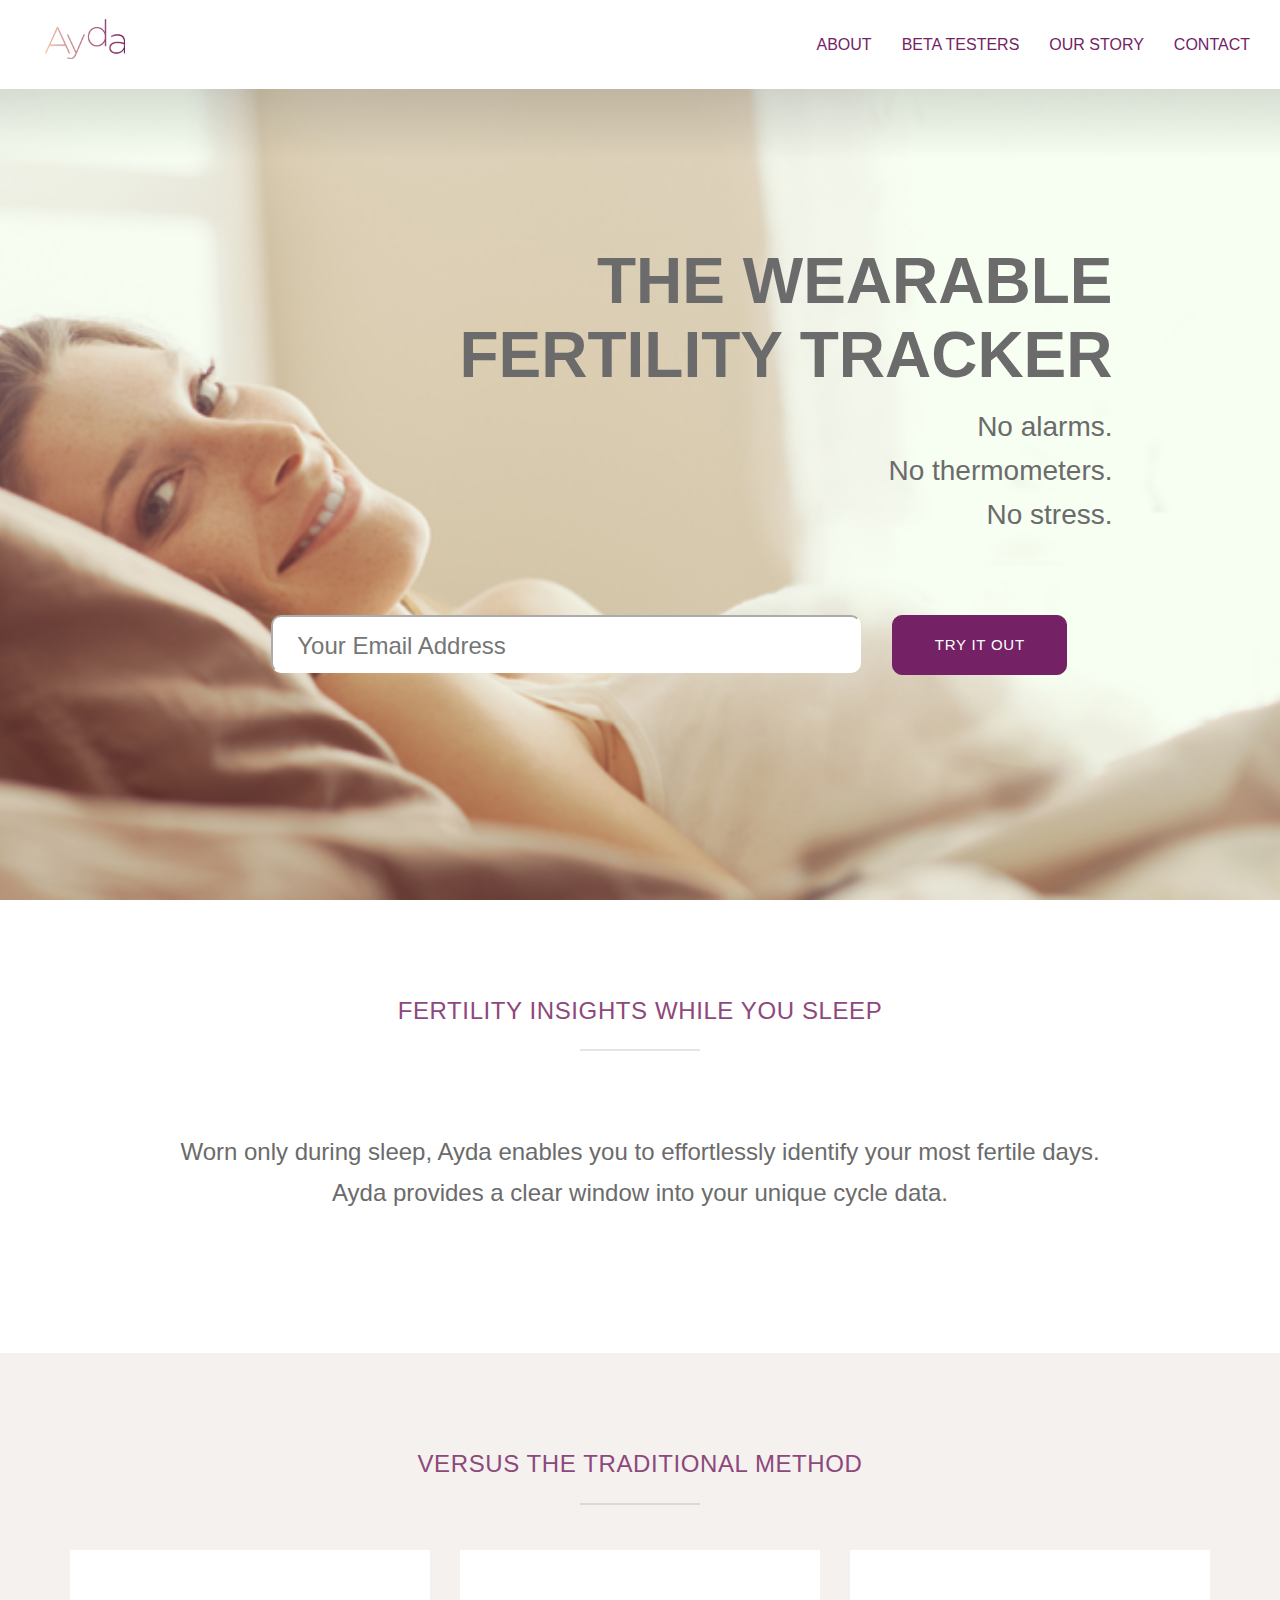
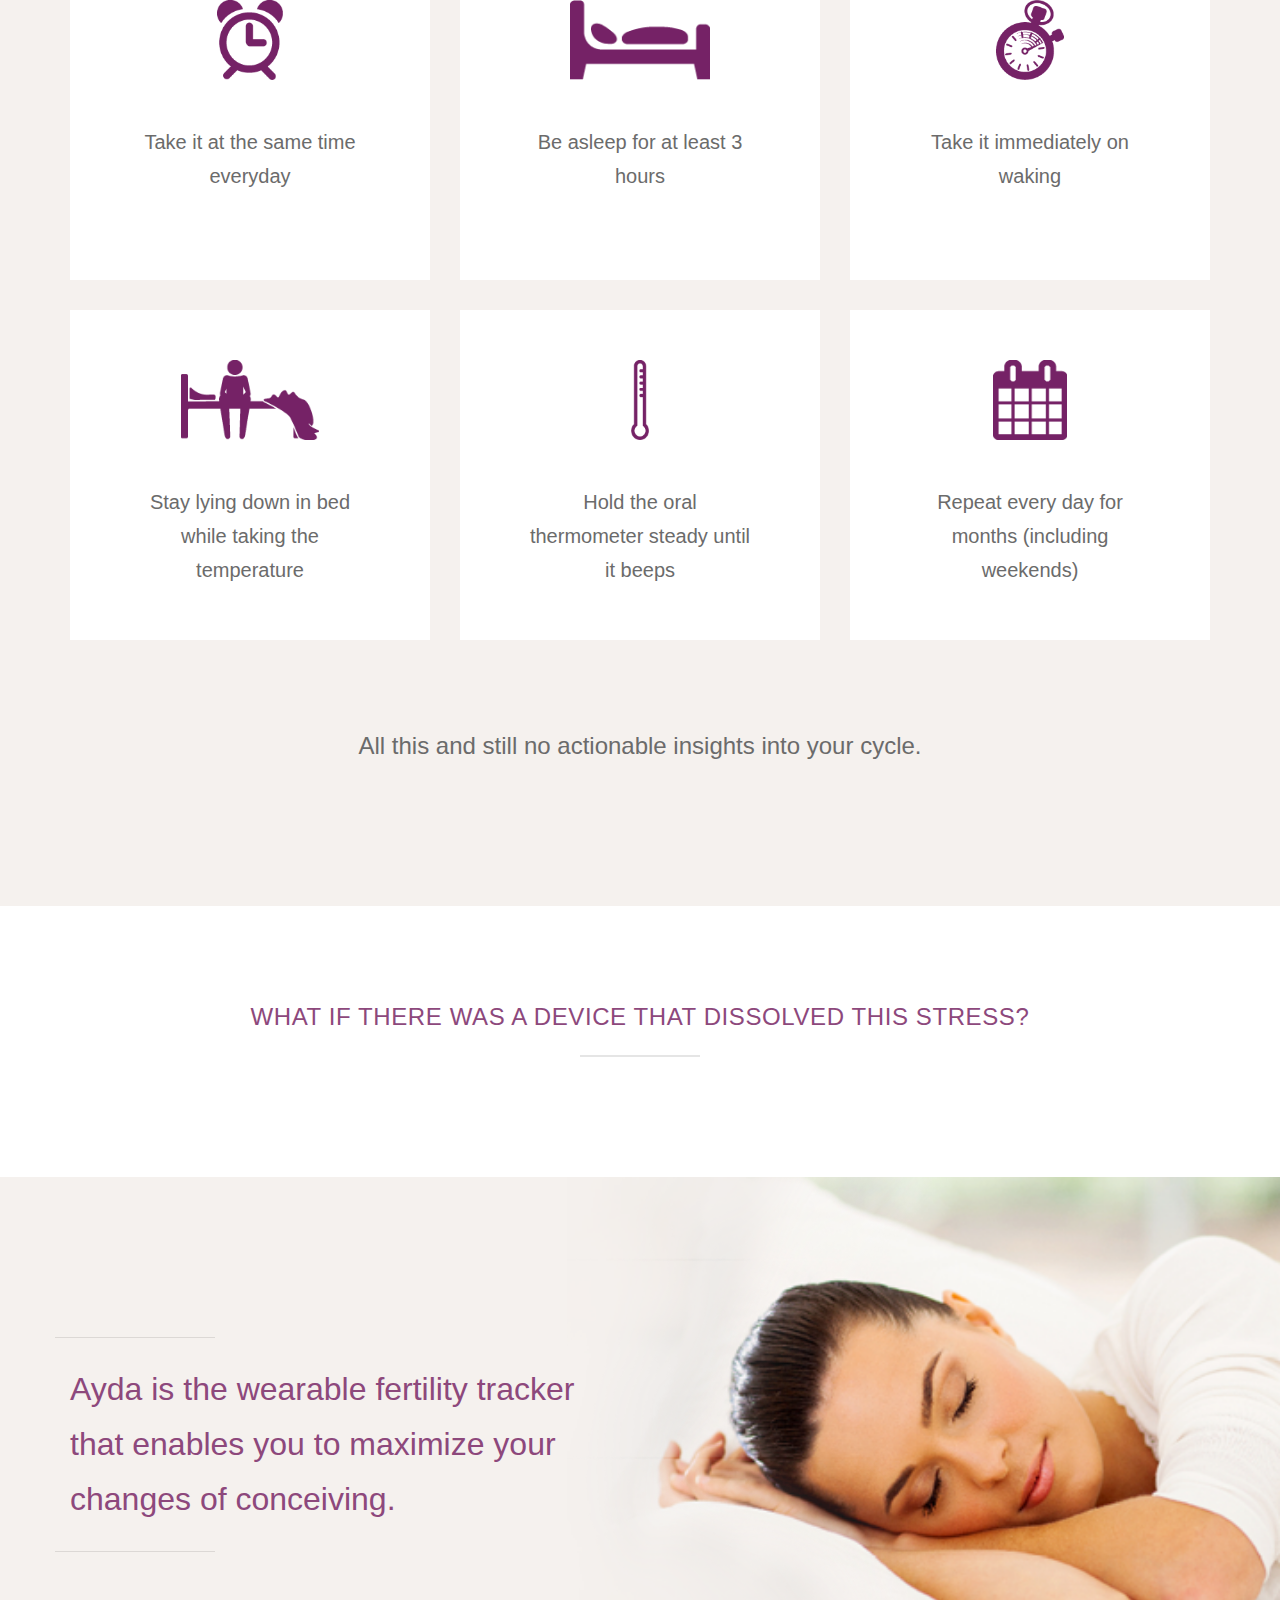
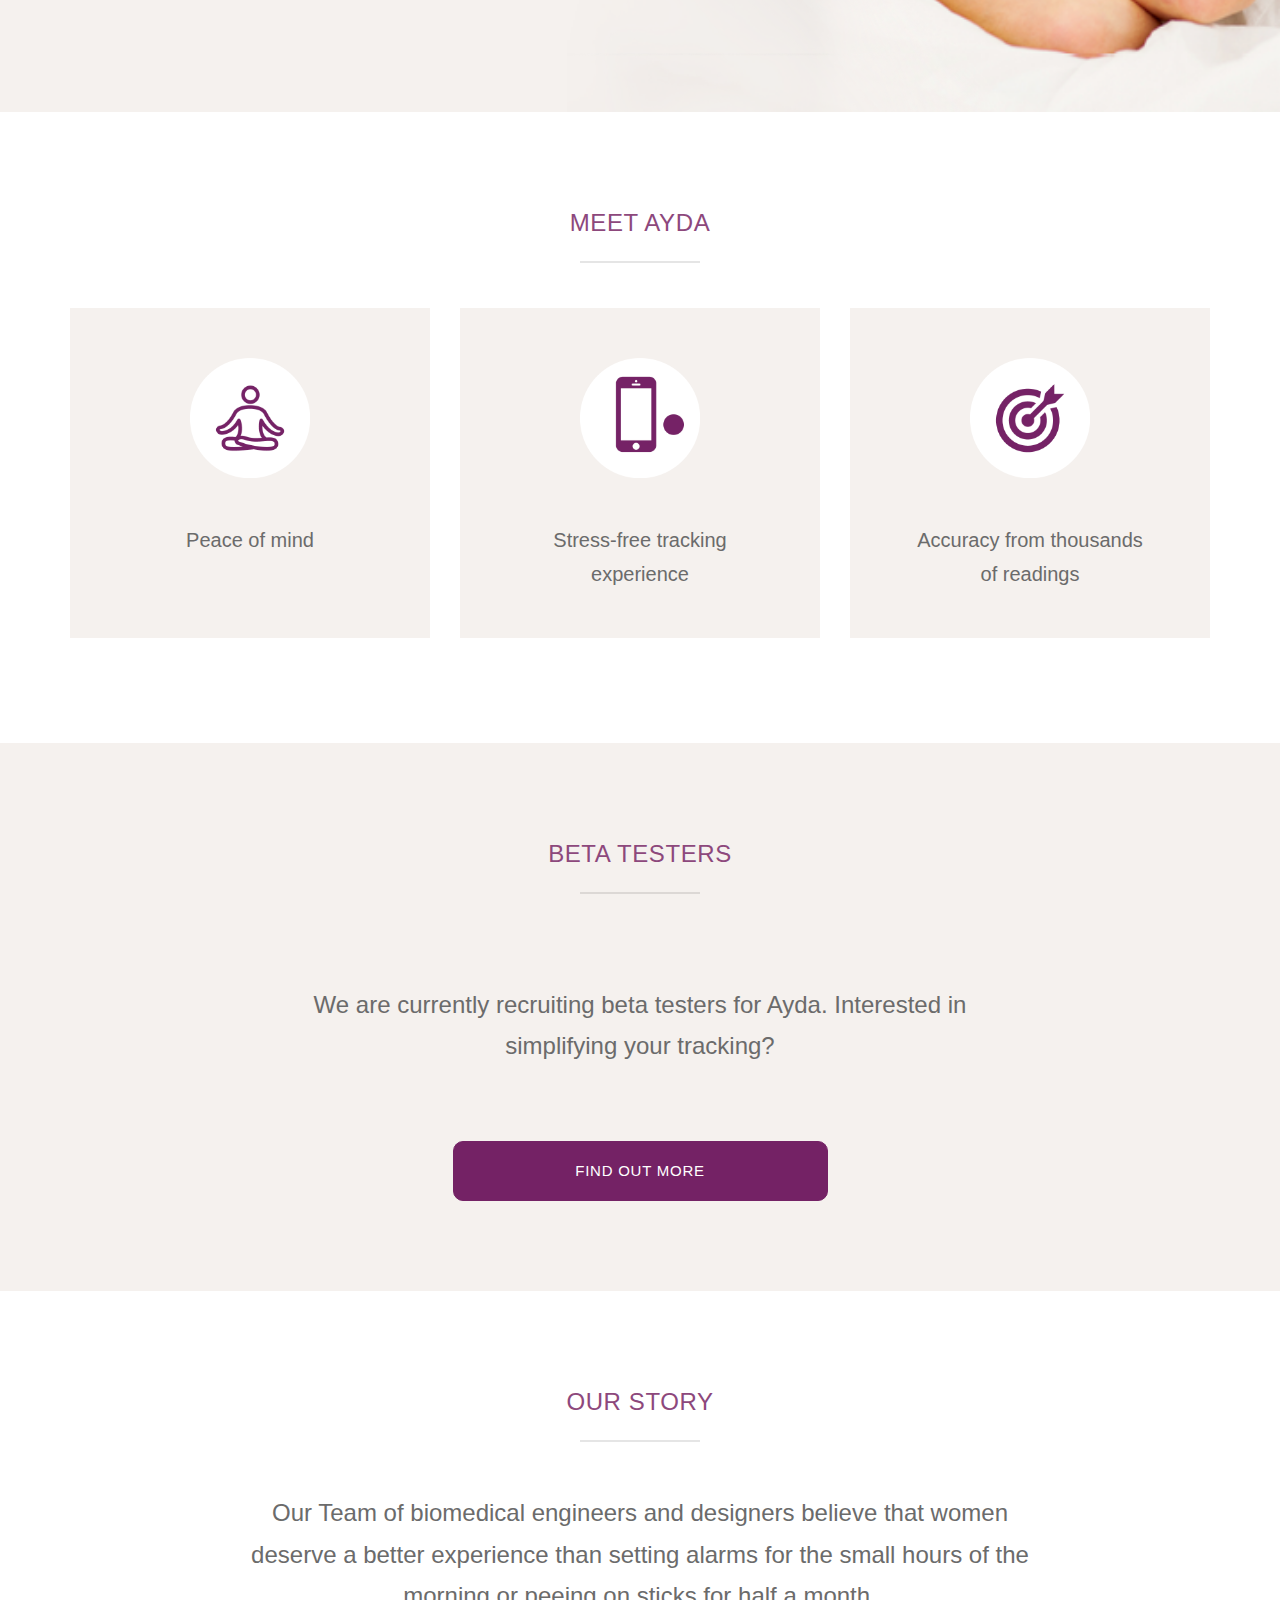
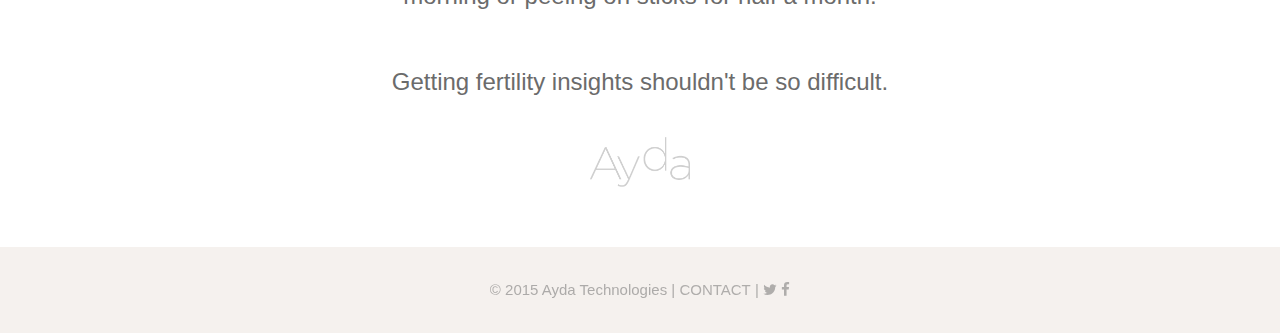
==== commit 0bf2b402: "added GA, fixed mailchimp alerts" ====
--- a/index.html
+++ b/index.html
@@ -1,5 +1,4 @@
 <!DOCTYPE html>
-<!-- Drew - A Multipurpose Landing Page Template, designed by David Rozando (http://design.davidrozando.com) -->
 <!--[if lt IE 7 ]><html class="ie ie6" lang="en"> <![endif]-->
 <!--[if IE 7 ]><html class="ie ie7" lang="en"> <![endif]-->
 <!--[if IE 8 ]><html class="ie ie8" lang="en"> <![endif]-->
@@ -98,6 +97,11 @@
 
 			</header>
 
+			<div id="mce-responses">
+				<div class="alert alert-danger response" id="mce-error-response" class="response" style="display: none;"></div>
+				<div class="alert alert-success response" id="mce-success-response" class="response" style="display: none;"></div>
+			</div>
+
 			<!-- HERO
 			================================= -->
 			<section id="hero" class="hero-section hero-layout-simple hero-fullscreen section">
@@ -134,13 +138,10 @@
 								<div class="col-md-10 col-md-offset-1">
 									<form action="//ayda.us10.list-manage.com/subscribe/post?u=92e445eb31312cd88035cf05b&amp;id=4d9f22b2a4" method="post" id="mc-embedded-subscribe-form" name="mc-embedded-subscribe-form" class="validate" target="_blank" novalidate>
 										<div id="mc_embed_signup_scroll">
-											<div id="mce-responses" class="clear">
-												<!--<div class="response" id="mce-error-response" style="display:none"></div>
-												<div class="response" id="mce-success-response" style="display:none"></div>-->
-											</div>
 											<div class="mc-field-group">
 												<input type="email" placeholder="Your Email Address" value="" name="EMAIL" class="hero-email-input col-md-8 col-md-offset-1 col-sm-8 col-sm-offset-1 col-xs-12" id="mce-EMAIL">
 											</div>
+											
 											<div style="position: absolute; left: -5000px;"><input type="text" name="b_92e445eb31312cd88035cf05b_4d9f22b2a4" tabindex="-1" value=""></div>
 											<div class="col-md-3 col-sm-3 col-xs-12">
 												<input type="submit" value="Try it out" id="mc-embedded-subscribe" class="col-md-11 col-md-offset-1 col-xs-12 btn btn-lg btn-primary hero-email-input-button" />
@@ -394,9 +395,20 @@
 		<script src="js/jquery.inview.min.js"></script>
 		<script src="js/jquery.counterup.min.js"></script>
 		<script src="js/jquery.stellar.min.js"></script>
-		<script type='text/javascript' src='//s3.amazonaws.com/downloads.mailchimp.com/js/mc-validate.js'></script>
+		<script type='text/javascript' src='/js/mc-validate.js'></script>
 		<script type='text/javascript'>(function($) {window.fnames = new Array(); window.ftypes = new Array();fnames[0]='EMAIL';ftypes[0]='email';fnames[1]='FNAME';ftypes[1]='text';fnames[2]='LNAME';ftypes[2]='text';}(jQuery));var $mcj = jQuery.noConflict(true);</script>
 		<script src="js/script.js"></script>
+		<script>
+		  (function(i,s,o,g,r,a,m){i['GoogleAnalyticsObject']=r;i[r]=i[r]||function(){
+		  (i[r].q=i[r].q||[]).push(arguments)},i[r].l=1*new Date();a=s.createElement(o),
+		  m=s.getElementsByTagName(o)[0];a.async=1;a.src=g;m.parentNode.insertBefore(a,m)
+		  })(window,document,'script','//www.google-analytics.com/analytics.js','ga');
+
+		  ga('create', 'UA-61025723-1', 'auto');
+		  ga('send', 'pageview');
+
+		</script>
+
 
 	</body>
 
--- a/css/style.css
+++ b/css/style.css
@@ -217,6 +217,16 @@
 	line-height: 1;
 	letter-spacing: 0.05em;
 	text-transform: uppercase;
+}
+
+.alert {
+	position: absolute;
+	top: 90px;
+	left: 0px;
+	width: 100%;
+	height: 60px;
+	z-index: 20;
+	text-align: center;
 }
 
 /**
@@ -883,6 +893,9 @@
 	.navbar-nav > li.current:not(.header-action-button) > a:after {
 		display: none;
 	}
+	.alert {
+		top: 80px;
+	}
 
 }
 
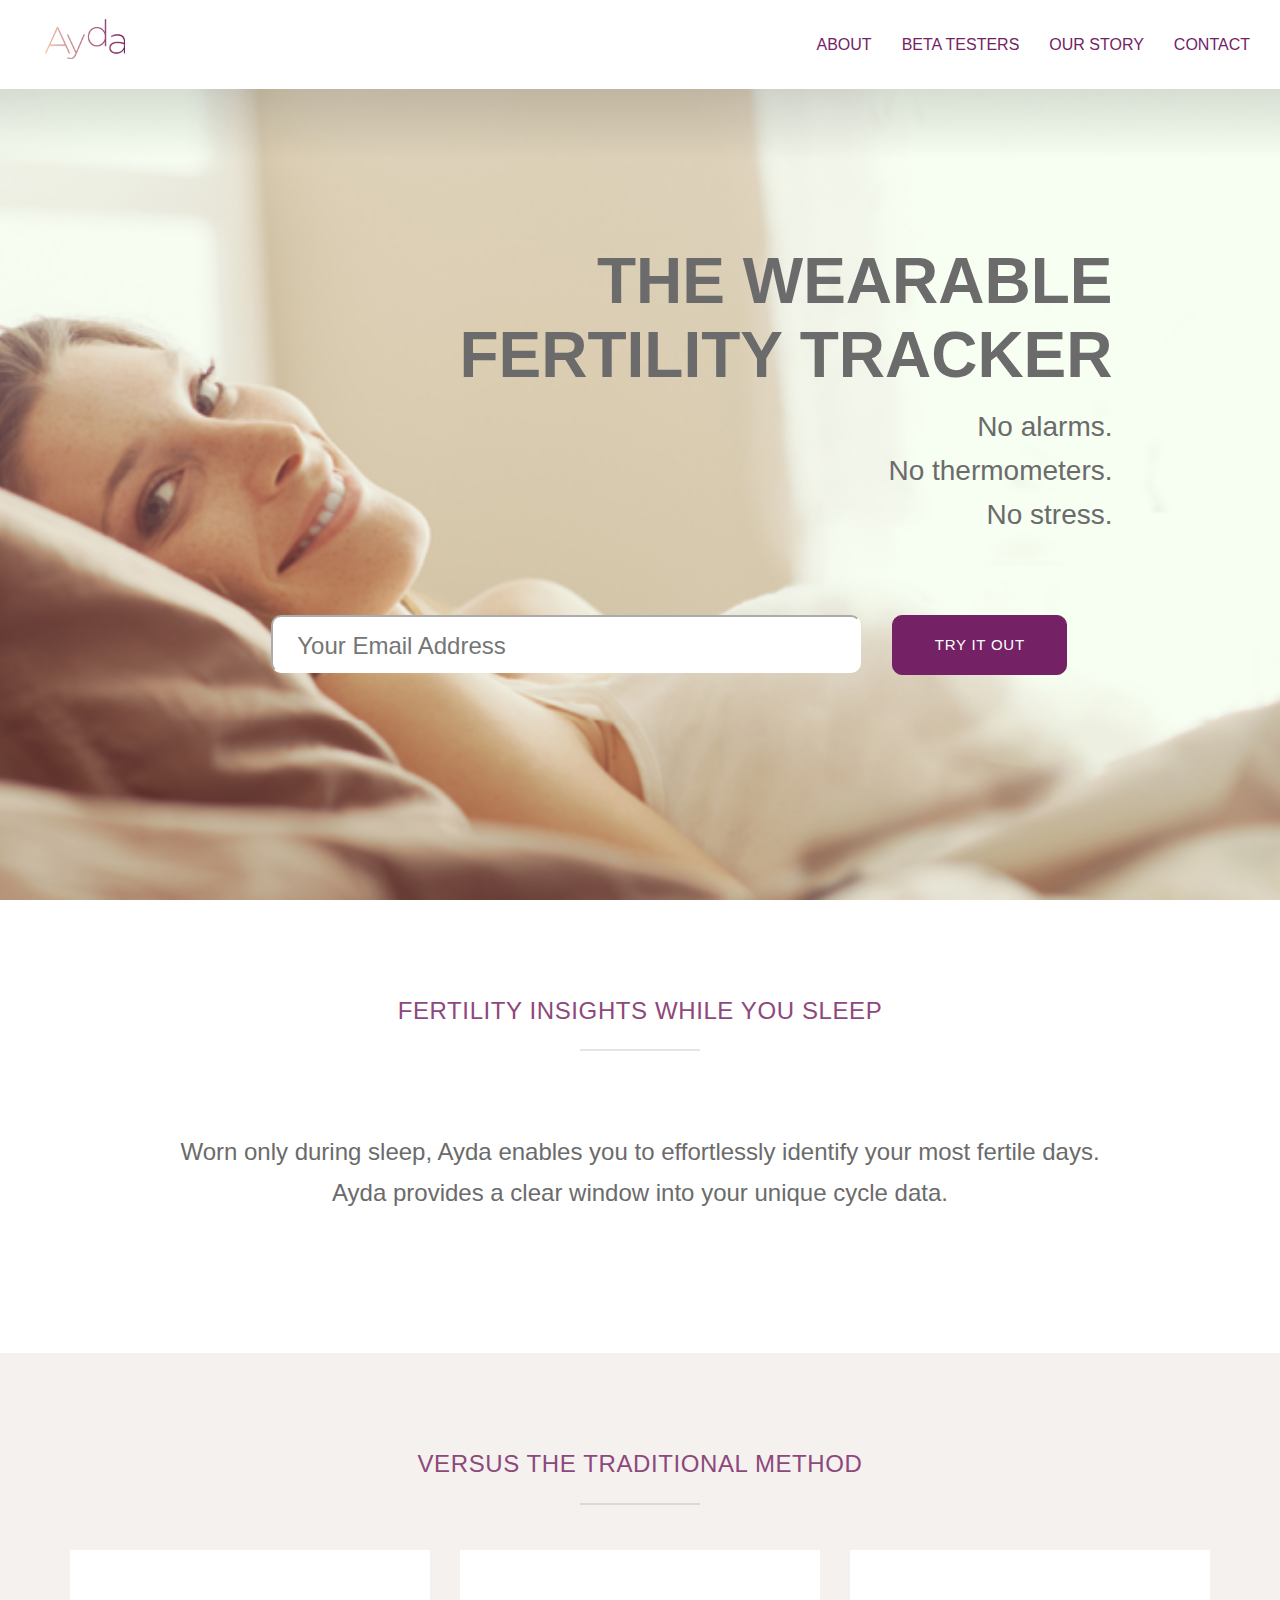
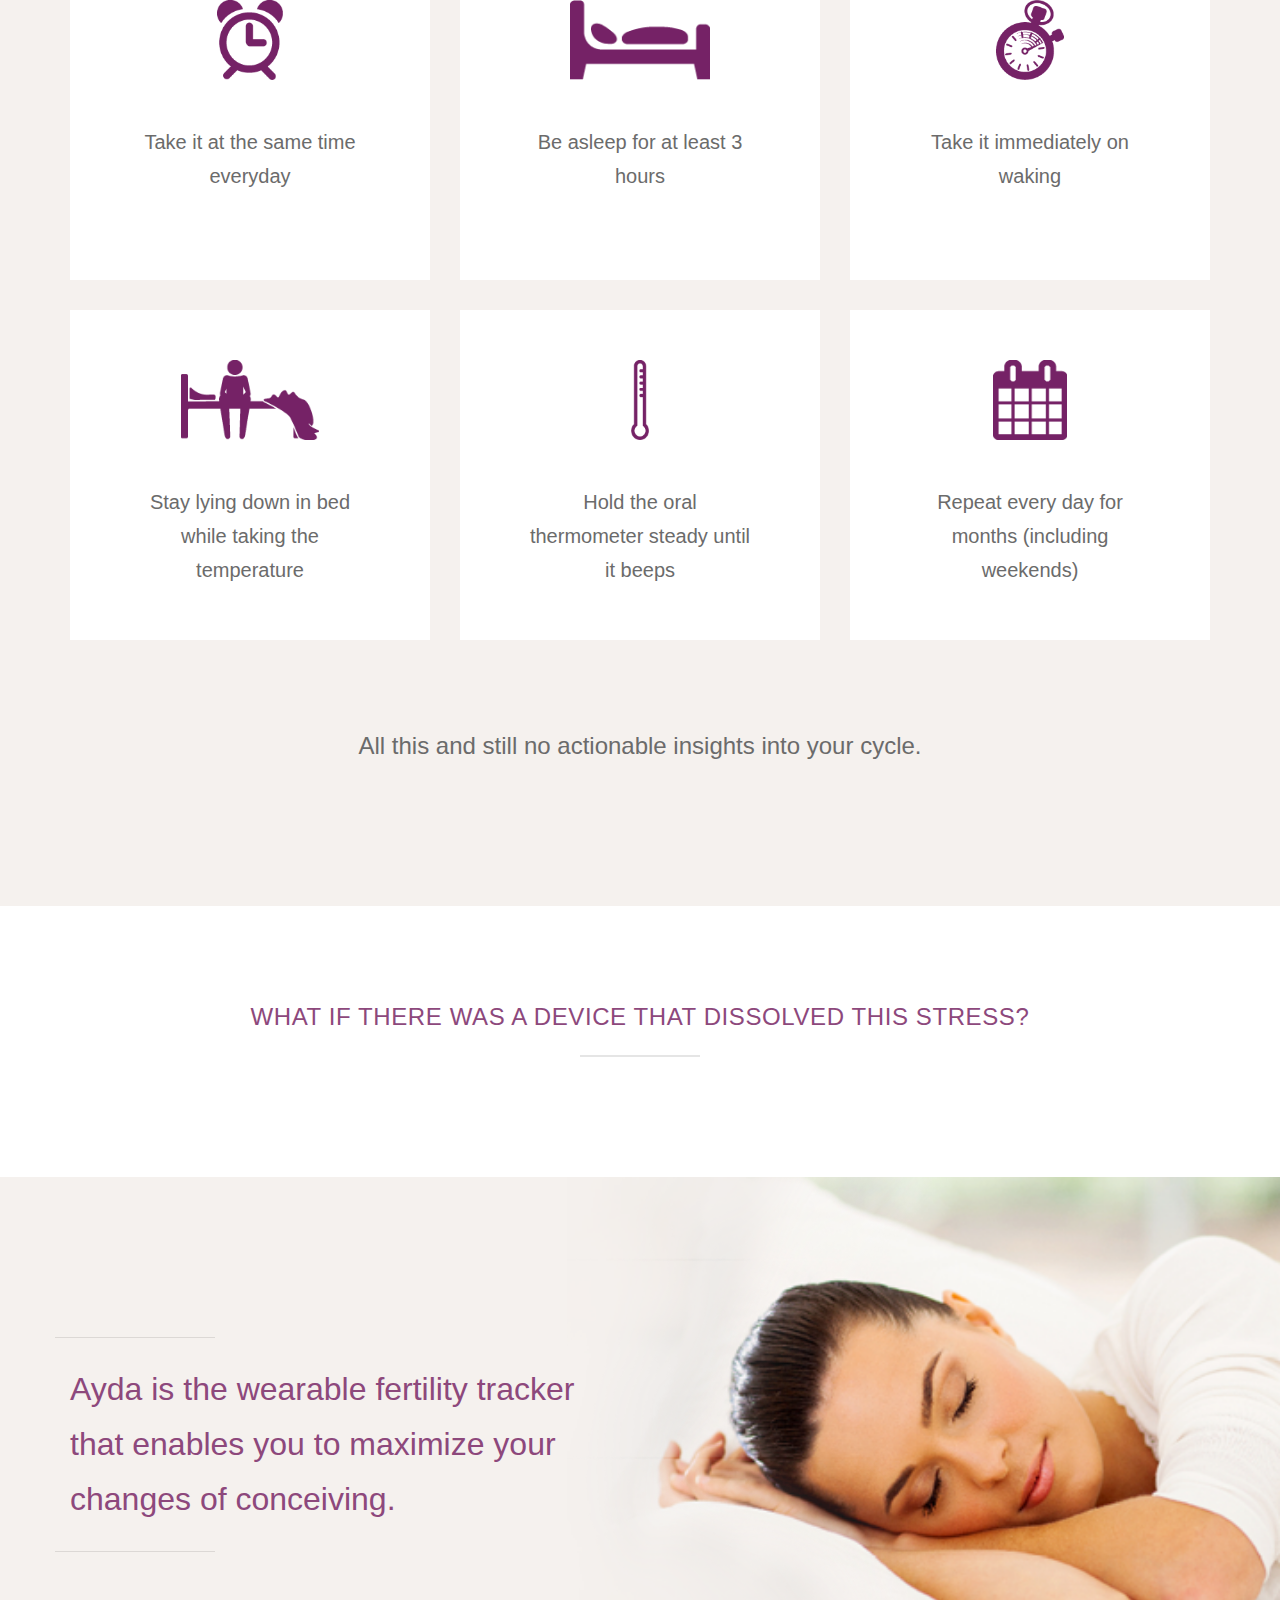
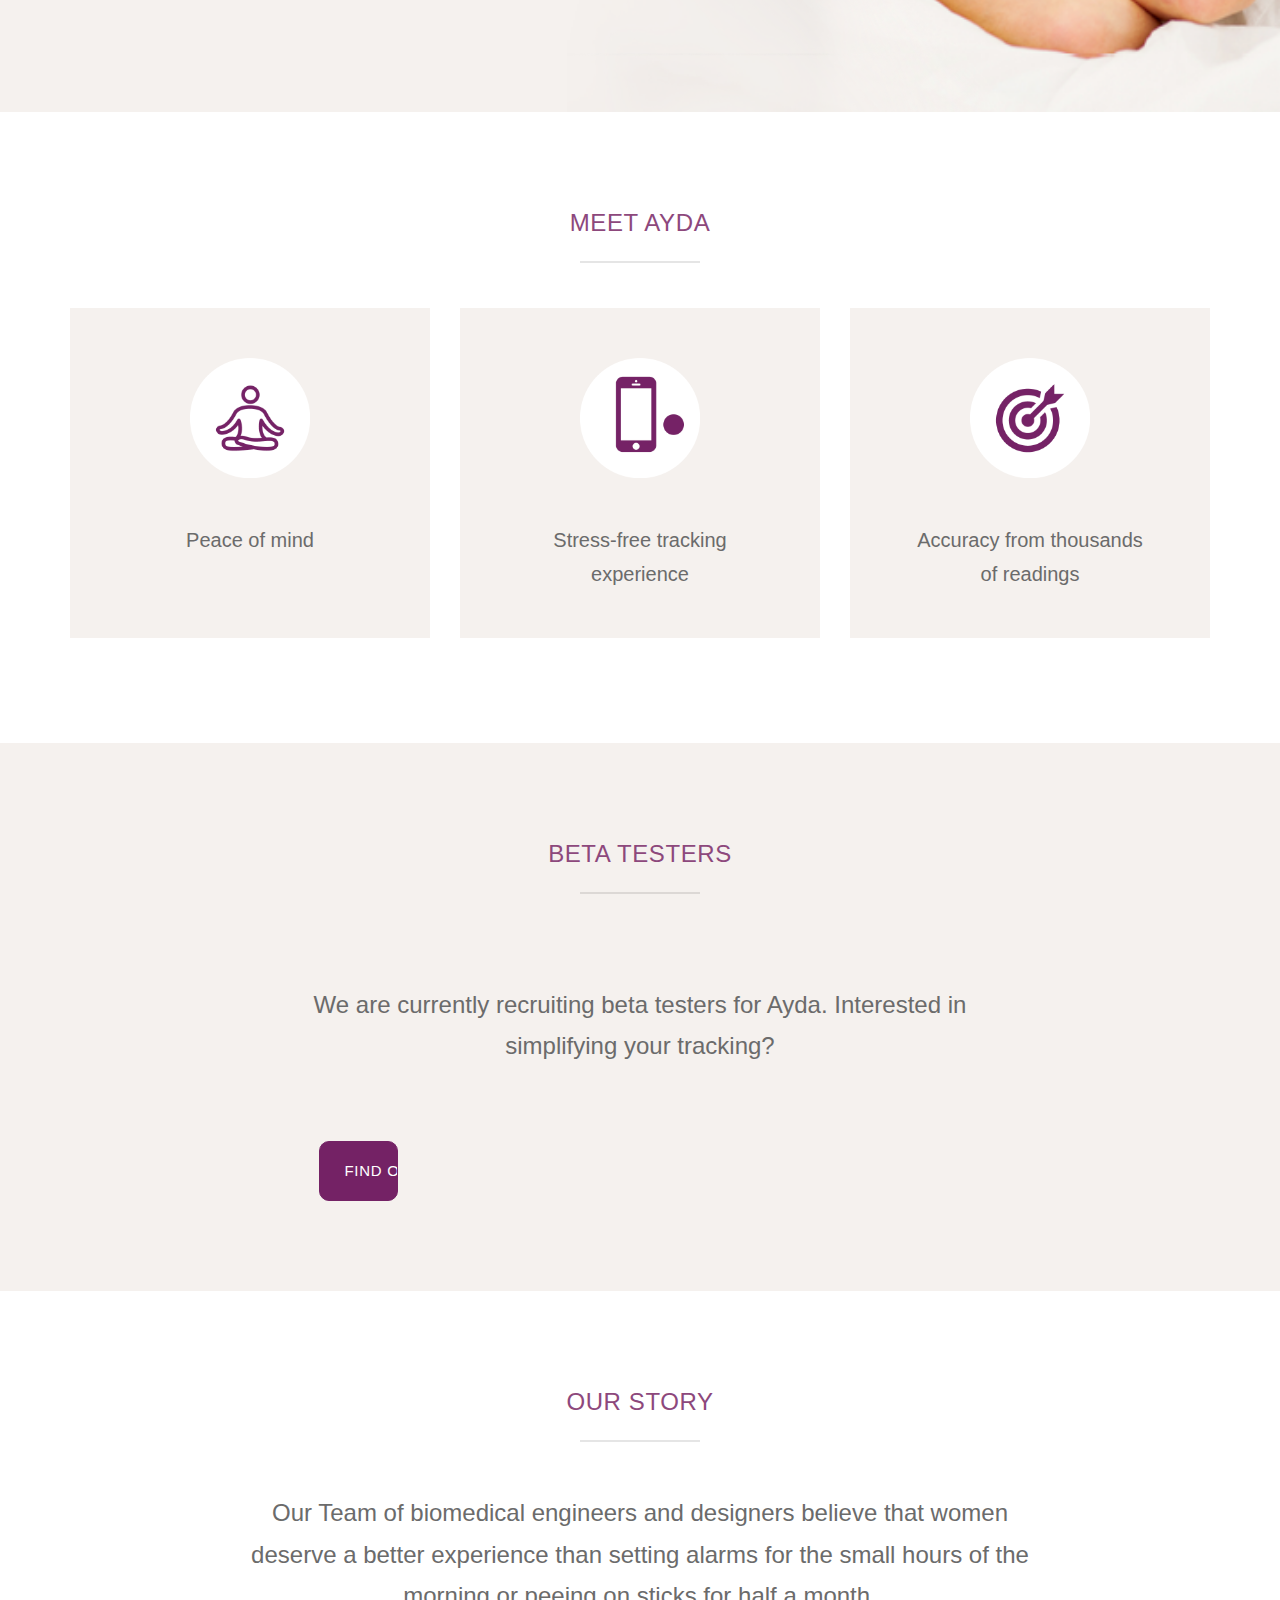
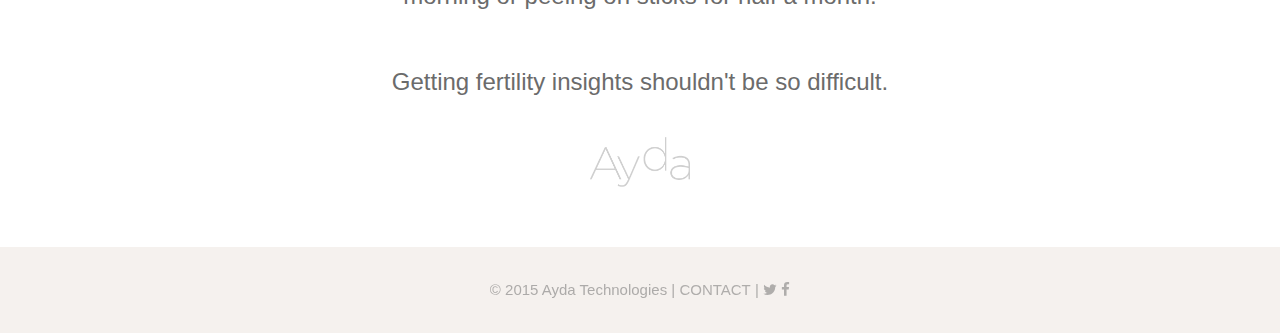
==== commit cdf9d295: "Update index.html" ====
--- a/index.html
+++ b/index.html
@@ -18,7 +18,8 @@
 		<meta name="description" content="Drew - A Multipurpose Landing Page Template">
 
 		<!-- FAVICONS -->
-		<link rel="icon" href="images/favicons/favicon.ico">
+		<!--<link rel="icon" href="images/favicons/favicon.ico">-->
+		<link rel="shortcut icon" href="http://www.iconj.com/ico/c/4/c4jrklzmhv.ico" type="image/x-icon" />
 		<link rel="apple-touch-icon" href="images/favicons/apple-touch-icon.png">
 
 		<!-- CSS
@@ -336,8 +337,22 @@
 
 						<h4 class="headline-text">We are currently recruiting beta testers for Ayda. Interested in simplifying your tracking?</h4>
 							
-						<a href="#" class="col-md-6 col-md-offset-3 btn btn-lg btn-primary hero-email-input-button">Find out more</a>		
-						</div>
+						<form action="//ayda.us10.list-manage.com/subscribe/post?u=92e445eb31312cd88035cf05b&amp;id=4d9f22b2a4" method="post" id="mc-embedded-subscribe-form" name="mc-embedded-subscribe-form" class="validate" target="_blank" novalidate>
+							<div id="mc_embed_signup_scroll">
+								<div class="mc-field-group">
+									<!--<input type="email" placeholder="Your Email Address" value="" name="EMAIL" class="hero-email-input col-md-8 col-md-offset-1 col-sm-8 col-sm-offset-1 col-xs-12" id="mce-EMAIL">-->
+								</div>
+								
+								<div style="position: absolute; left: -5000px;"><input type="text" name="b_92e445eb31312cd88035cf05b_4d9f22b2a4" tabindex="-1" value=""></div>
+								<div class="col-md-3 col-sm-3 col-xs-12">
+									<!--<input type="submit" value="Try it out" id="mc-embedded-subscribe" class="col-md-11 col-md-offset-1 col-xs-12 btn btn-lg btn-primary hero-email-input-button" />-->
+									<input type="submit" value="Find Out More" id="mc-embedded-subscribe" class="col-md-6 col-md-offset-3 btn btn-lg btn-primary hero-email-input-button" />
+									
+								</div>
+							</div>
+						</form>	
+						<!--<a href="#" id="findOutMoreButton" class="col-md-6 col-md-offset-3 btn btn-lg btn-primary hero-email-input-button">Find out more</a>		
+						</div>-->
 					</div>
 
 				</div>
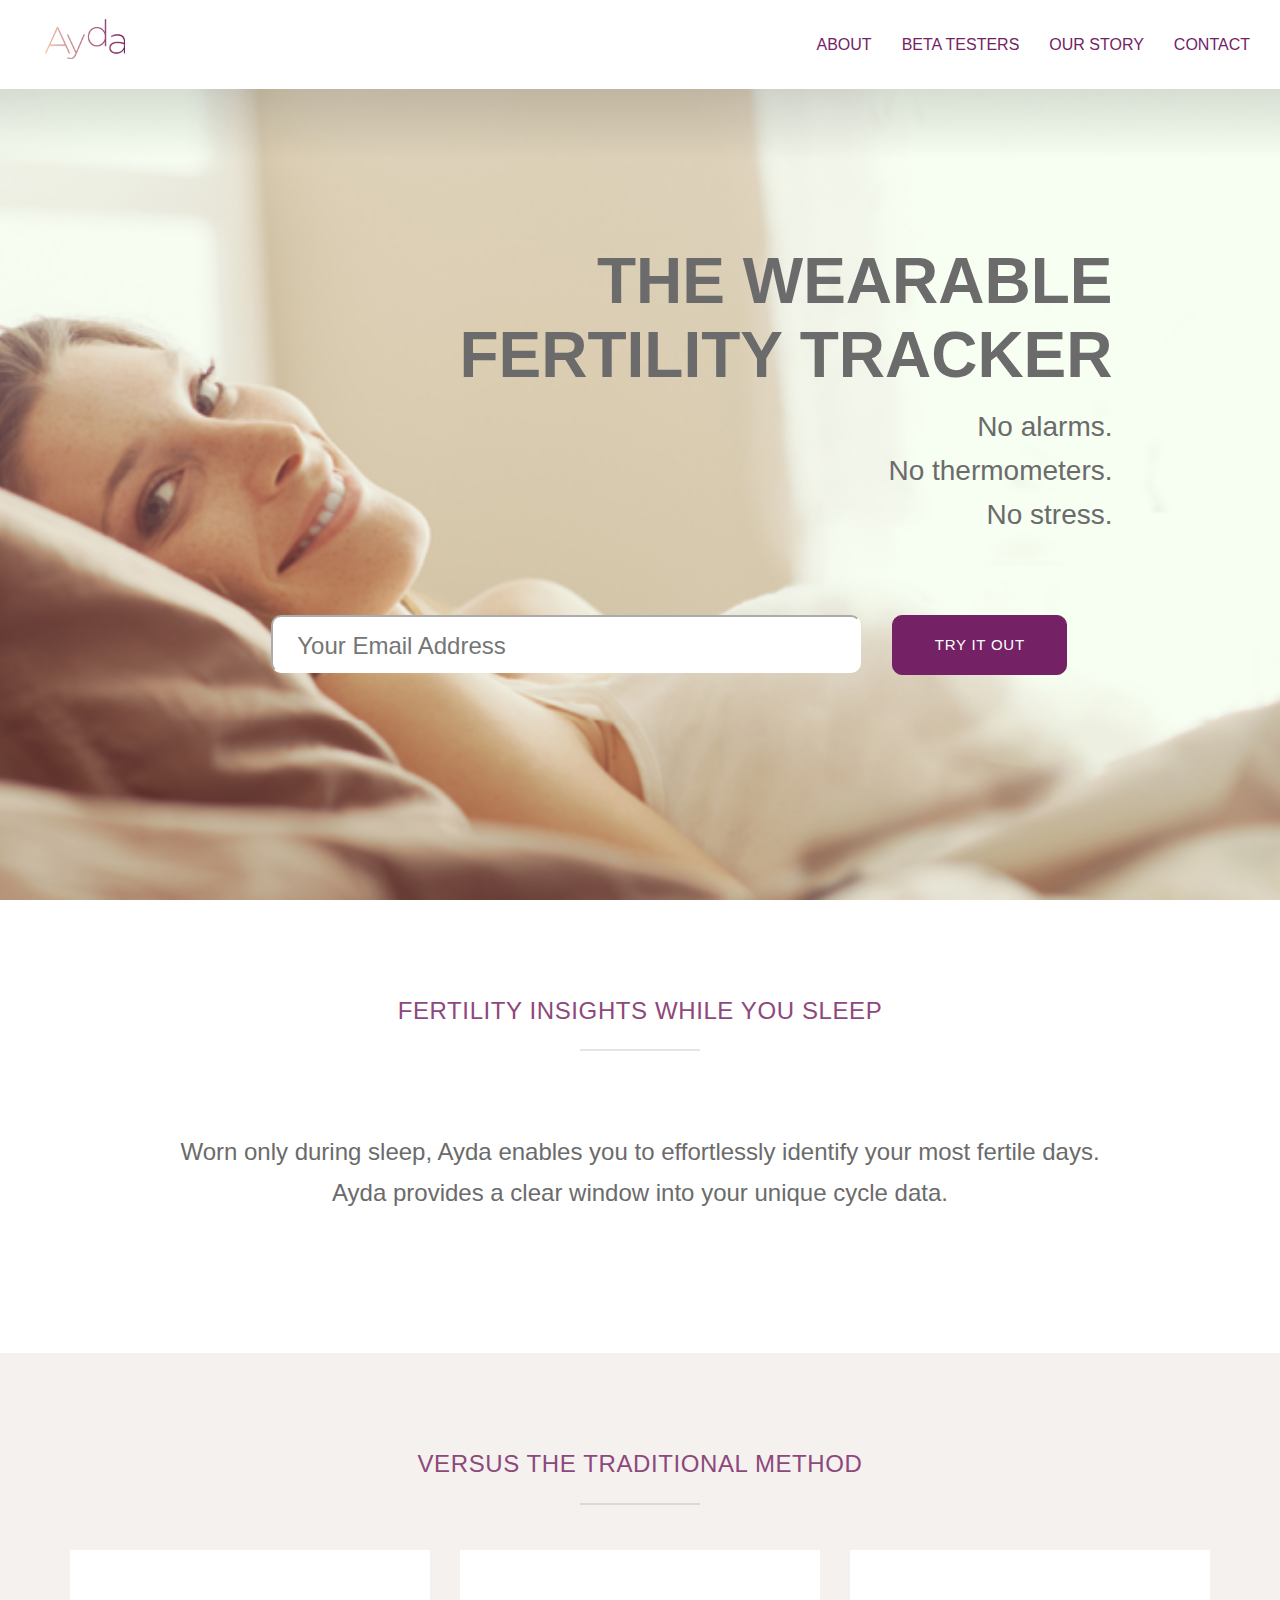
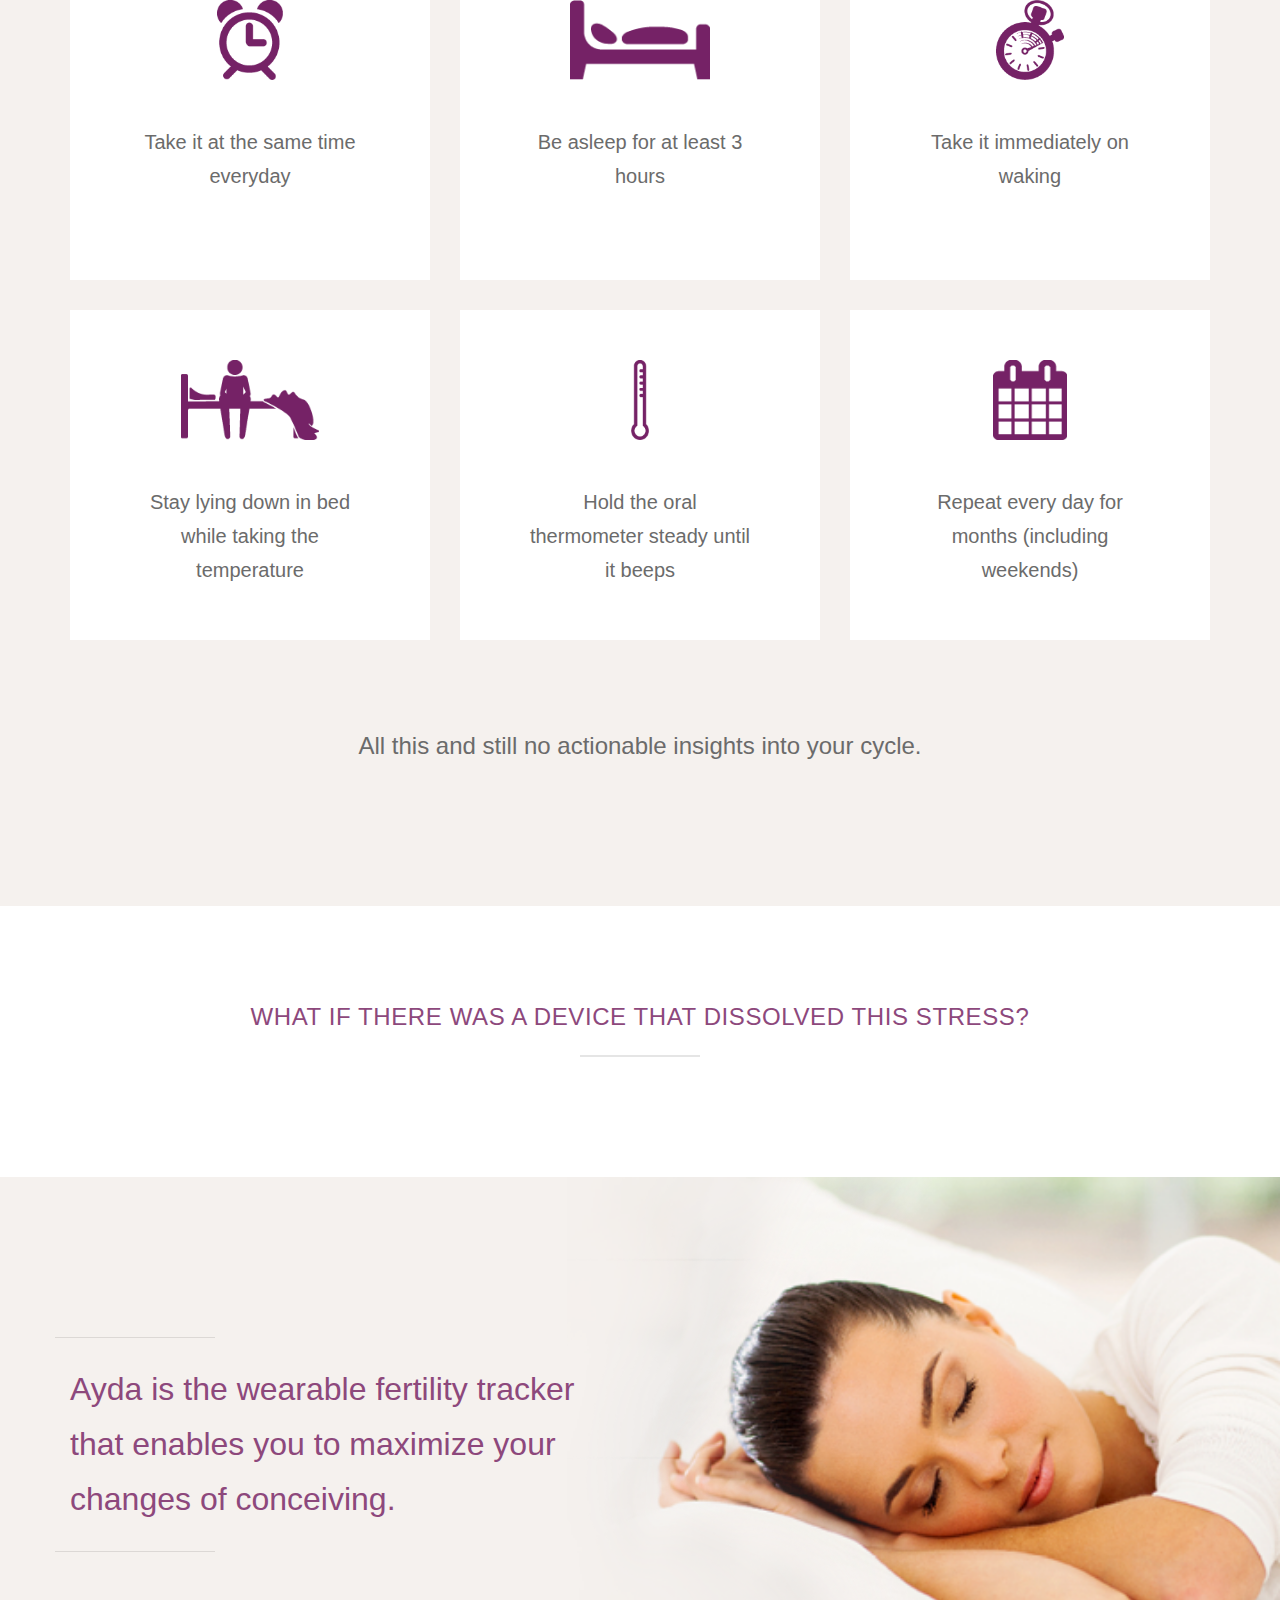
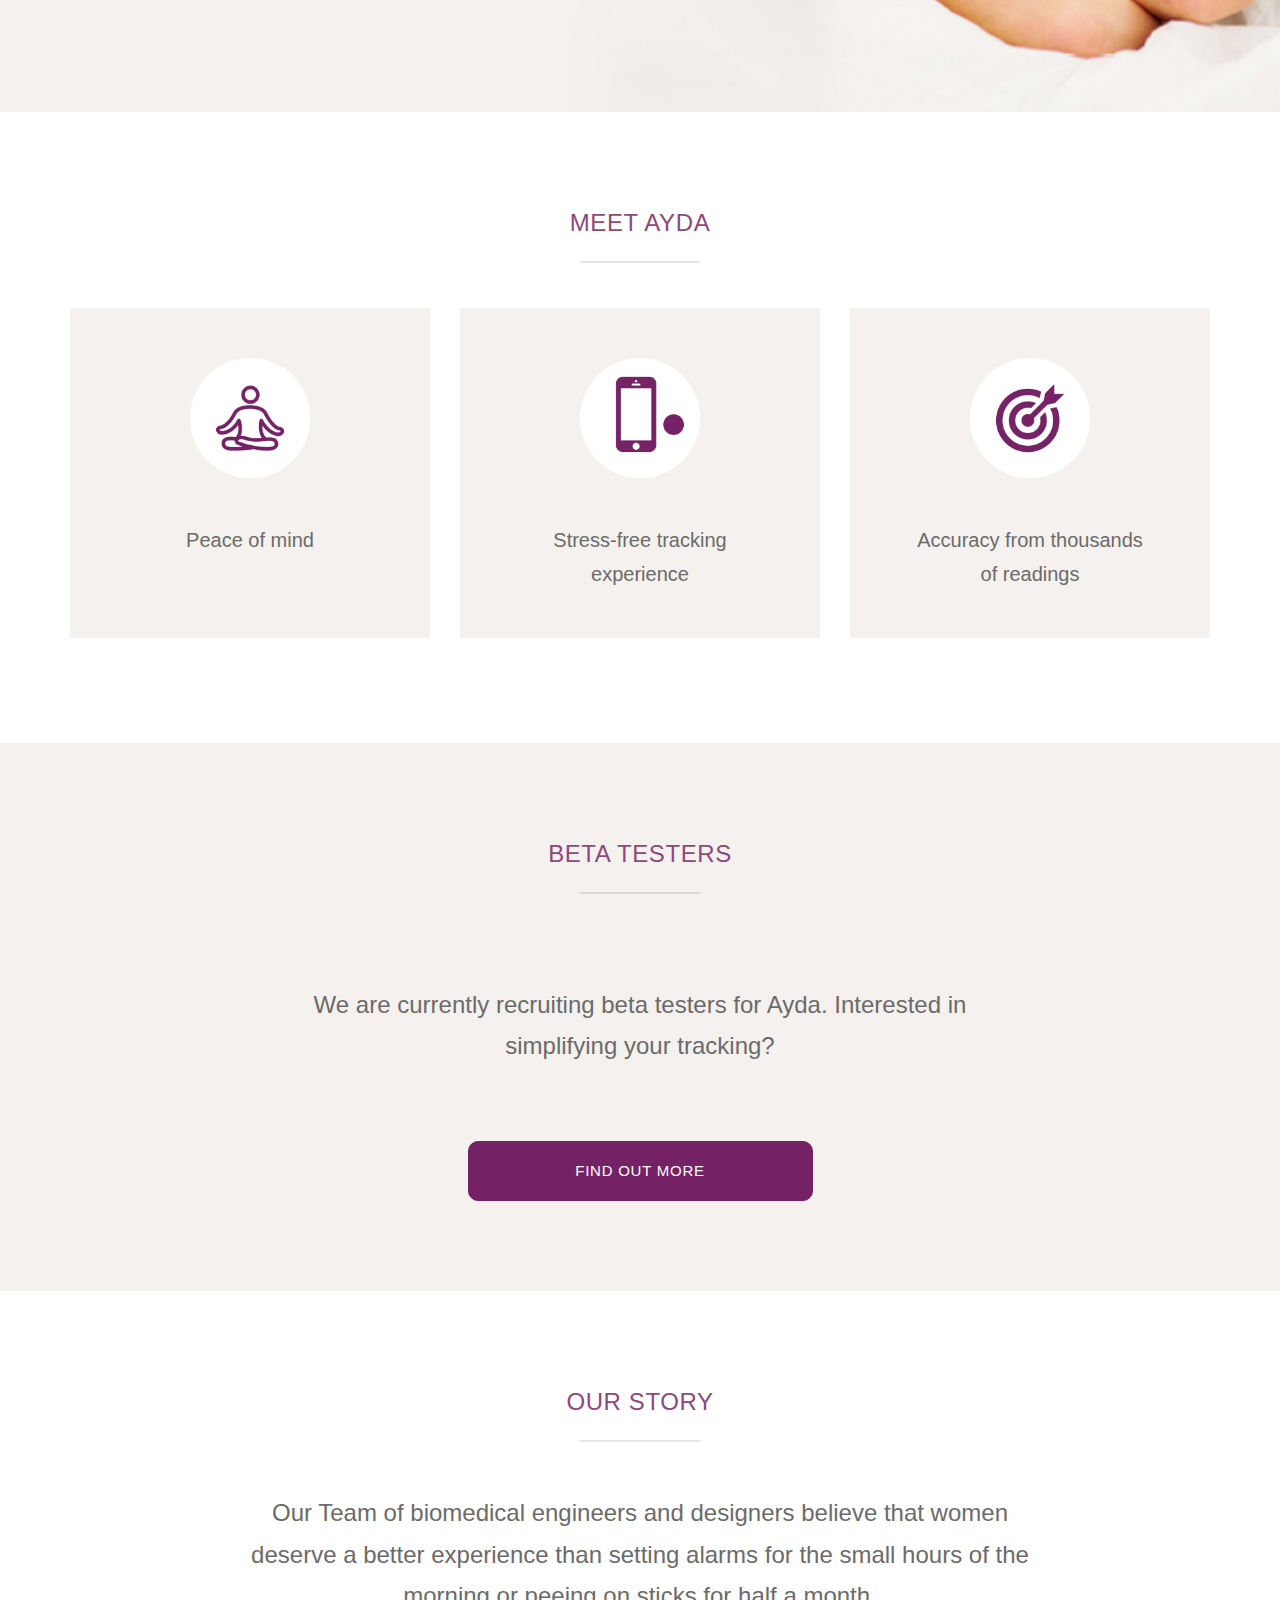
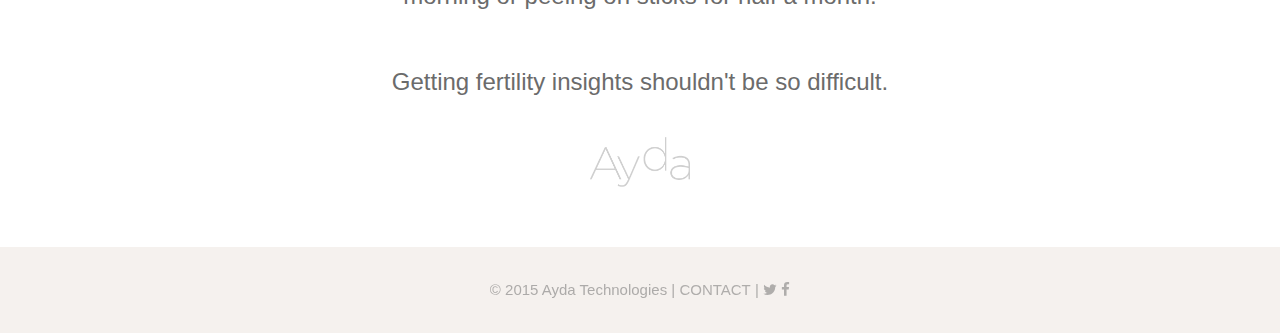
==== commit bf246b53: "Update index.html" ====
--- a/index.html
+++ b/index.html
@@ -344,9 +344,9 @@
 								</div>
 								
 								<div style="position: absolute; left: -5000px;"><input type="text" name="b_92e445eb31312cd88035cf05b_4d9f22b2a4" tabindex="-1" value=""></div>
-								<div class="col-md-3 col-sm-3 col-xs-12">
+								<div class="col-md-6 col-md-offset-3 col-sm-6 col-xs-12">
 									<!--<input type="submit" value="Try it out" id="mc-embedded-subscribe" class="col-md-11 col-md-offset-1 col-xs-12 btn btn-lg btn-primary hero-email-input-button" />-->
-									<input type="submit" value="Find Out More" id="mc-embedded-subscribe" class="col-md-6 col-md-offset-3 btn btn-lg btn-primary hero-email-input-button" />
+									<input type="submit" value="Find Out More" id="mc-embedded-subscribe" class="col-md-12 btn btn-lg btn-primary hero-email-input-button" />
 									
 								</div>
 							</div>
